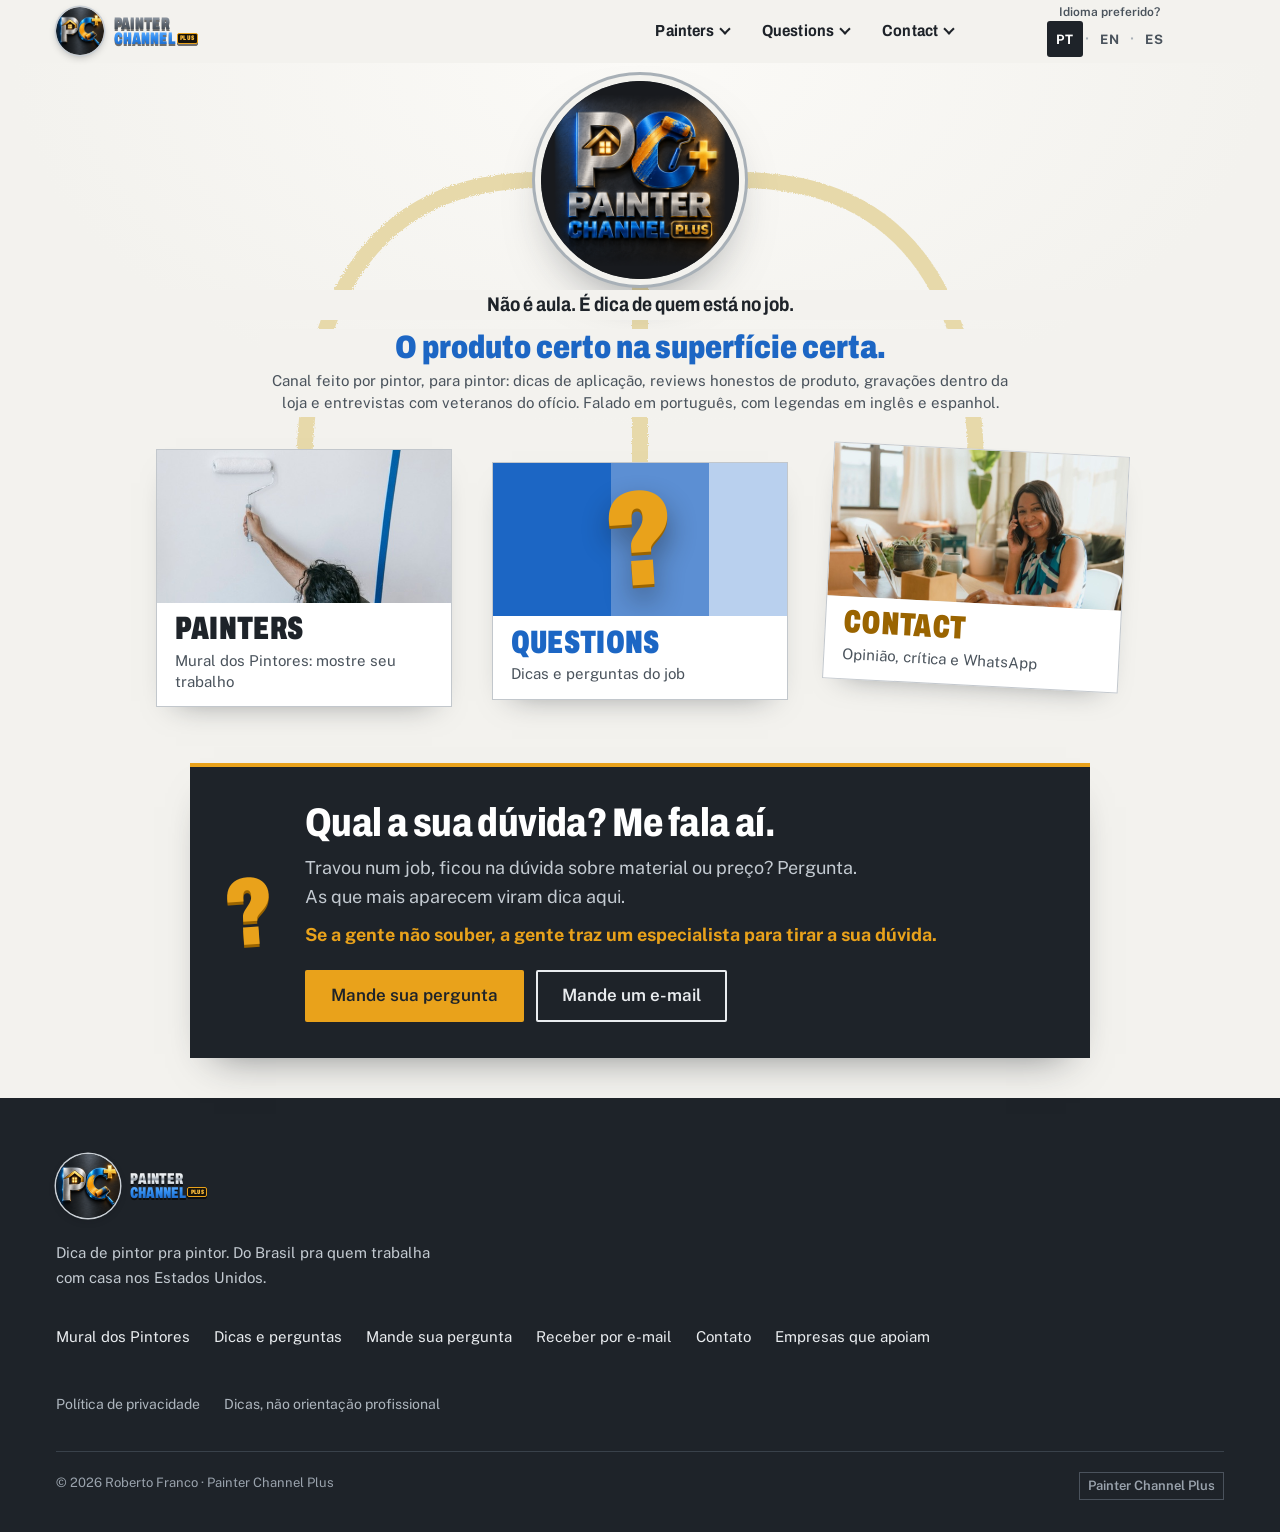
==== index.html @ bc0e9f74 "Bloco Qual a sua duvida: frase do especialista (pt/en/es) em destaque Co-Authored-By: Claude Opus 5." ====
<!doctype html>
<html lang="pt-BR">
<head>
<meta charset="utf-8">
<meta name="viewport" content="width=device-width, initial-scale=1">
<title>Painter Channel Plus · Não é aula. É dica de quem está no job.</title>
<meta name="description" content="Dica de pintor pra pintor, em português, pra quem trabalha com casa nos Estados Unidos. Mural dos Pintores, dicas e perguntas do job, e contato.">
<link rel="canonical" href="https://painterchannel.com/">
<meta property="og:url" content="https://painterchannel.com/">
<meta name="theme-color" content="#F3F2EE">
<meta property="og:type" content="website">
<meta property="og:locale" content="pt_BR">
<meta property="og:site_name" content="Painter Channel Plus">
<meta property="og:title" content="Painter Channel Plus · Não é aula. É dica de quem está no job.">
<meta property="og:description" content="Dica de pintor pra pintor, em português, pra quem trabalha com casa nos Estados Unidos. Mural dos Pintores, dicas e perguntas do job, e contato.">
<meta property="og:image" content="https://painterchannel.com/fotos/og-painter-channel-plus.jpg">
<meta property="og:image:width" content="1200">
<meta property="og:image:height" content="630">
<meta property="og:image:alt" content="Logo do Painter Channel Plus">
<meta name="twitter:card" content="summary_large_image">
<link rel="icon" href="assets/favicon-32.png" sizes="32x32">
<link rel="apple-touch-icon" href="assets/logo-apple-touch-180.png">
<link rel="preconnect" href="https://fonts.googleapis.com">
<link rel="preconnect" href="https://fonts.gstatic.com" crossorigin>
<link href="https://fonts.googleapis.com/css2?family=Archivo:wdth,wght@62..100,500..900&family=Public+Sans:wght@400..700&display=swap" rel="stylesheet">
<link rel="stylesheet" href="estilo.css">
</head>
<body data-i18n-pagina="index" class="abre">
<a class="pular" href="#conteudo" data-i18n="t.pular-para-o-conteudo">Pular para o conteúdo</a>
<header class="nav"><div class="wrap">
  <a class="lockup pq" href="index.html" aria-label="Painter Channel Plus, página inicial"><img class="lk-sim lk-circ" src="fotos/logo-pc-circulo-128.png" srcset="fotos/logo-pc-circulo-128.png 1x, fotos/logo-pc-circulo-192.png 1.5x" alt="" width="128" height="128"><span class="lk-txt" aria-hidden="true"><span class="lk-1">Painter</span><span class="lk-2">Channel<span class="lk-plus">Plus</span></span></span></a>
  <nav class="menu" aria-label="Principal" data-i18n-attr="aria-label:attr.principal"><ul class="menu-simples"><li><a href="mural.html">Painters</a></li><li><a href="dicas.html">Questions</a></li><li><a href="contato.html">Contact</a></li></ul></nav>
</div></header>
<main id="conteudo" class="portal">
  <div class="portal-in">
    <svg class="fitas" aria-hidden="true" focusable="false">
      <defs><filter id="borda-fita" filterUnits="userSpaceOnUse" x="-200" y="-200" width="4000" height="6000"><feTurbulence type="fractalNoise" baseFrequency="0.9" numOctaves="2" seed="7"/><feDisplacementMap in="SourceGraphic" scale="3.5"/></filter></defs>
      <g filter="url(#borda-fita)"><path class="fita-linha" d=""/><path class="fita-linha" d=""/><path class="fita-linha" d=""/></g>
    </svg>
    <div class="circulo"><h1 class="sr">Painter Channel Plus</h1><img class="logo-novo logo-ci" src="fotos/logo-painter-circulo-720.png" srcset="fotos/logo-painter-circulo-440.png 440w, fotos/logo-painter-circulo-720.png 720w" sizes="(min-width:900px) 360px, 72vw" width="720" height="720" alt="Painter Channel Plus" fetchpriority="high"></div>
    <p class="portal-frase" data-i18n="t.nao-e-aula-e-dica-de">Não é aula. É dica de quem está no job.</p>
    <div class="portal-mae"><p class="mae-titulo" data-i18n="t.o-produto-certo-na-superficie-certa">O produto certo na superfície certa.</p>
    <p class="mae-texto" data-i18n="t.canal-feito-por-pintor-para-pintor">Canal feito por pintor, para pintor: dicas de aplicação, reviews honestos de produto, gravações dentro da loja e entrevistas com veteranos do ofício. Falado em português, com legendas em inglês e espanhol.</p></div>
    <ul class="portas" aria-label="Escolha por onde entrar" data-i18n-attr="aria-label:attr.escolha-por-onde-entrar">
      <li class="porta p1"><a href="mural.html"><span class="porta-foto"><img src="fotos/portal-pintor-800.jpg" srcset="fotos/portal-pintor-800.jpg 533w, fotos/portal-pintor.jpg 1066w" sizes="(min-width:900px) 320px, 100vw" width="533" height="800" alt="" loading="lazy" decoding="async" style="object-position:50% 18%"></span>
<span class="porta-txt"><span class="porta-rot">Painters</span><span class="porta-pt" data-i18n="t.mural-dos-pintores-mostre-seu-trabalho">Mural dos Pintores: mostre seu trabalho</span></span></a></li>
      <li class="porta p2"><a href="dicas.html"><span class="porta-foto porta-q" aria-hidden="true"><span class="q-tons"><i></i><i></i><i></i></span><span class="q">?</span></span>
<span class="porta-txt"><span class="porta-rot">Questions</span><span class="porta-pt" data-i18n="t.dicas-e-perguntas-do-job">Dicas e perguntas do job</span></span></a></li>
      <li class="porta p3"><a href="contato.html"><span class="porta-foto"><img src="fotos/portal-contato-800.jpg" srcset="fotos/portal-contato-800.jpg 800w, fotos/portal-contato.jpg 1600w" sizes="(min-width:900px) 320px, 100vw" width="800" height="533" alt="" loading="lazy" decoding="async" style="object-position:68% 40%"></span>
<span class="porta-txt"><span class="porta-rot">Contact</span><span class="porta-pt" data-i18n="t.opiniao-critica-e-whatsapp">Opinião, crítica e WhatsApp</span></span></a></li>
    </ul>
    <section class="duvida" aria-labelledby="t-duvida"><div class="duvida-in">
  <span class="duvida-q" aria-hidden="true">?</span>
  <div><h2 id="t-duvida" data-i18n="t.qual-a-sua-duvida-me-fala">Qual a sua dúvida? Me fala aí.</h2><p data-i18n="t.travou-num-job-ficou-na-duvida">Travou num job, ficou na dúvida sobre material ou preço? Pergunta. As que mais aparecem viram dica aqui.</p><p class="duvida-esp" data-i18n="t.se-a-gente-nao-souber">Se a gente não souber, a gente traz um especialista para tirar a sua dúvida.</p>
  <div class="acoes"><a class="btn btn-ambar" href="dicas.html#pergunta" data-i18n="t.mande-sua-pergunta">Mande sua pergunta</a><a class="btn btn-linha js-email" href="contato.html#fale" data-i18n="t.mande-um-e-mail">Mande um e-mail</a></div></div>
</div></section>
  </div>
</main>
<footer><div class="wrap">
  <a class="lockup pq" href="index.html" aria-label="Painter Channel Plus, página inicial"><img class="lk-sim lk-circ" src="fotos/logo-pc-circulo-128.png" srcset="fotos/logo-pc-circulo-128.png 1x, fotos/logo-pc-circulo-192.png 1.5x" alt="" width="128" height="128"><span class="lk-txt" aria-hidden="true"><span class="lk-1">Painter</span><span class="lk-2">Channel<span class="lk-plus">Plus</span></span></span></a>
  <p style="margin-top:1rem;max-width:44ch" data-i18n="t.dica-de-pintor-pra-pintor-do">Dica de pintor pra pintor. Do Brasil pra quem trabalha com casa nos Estados Unidos.</p>
  <nav aria-label="Rodapé" data-i18n-attr="aria-label:attr.rodape"><a href="mural.html" data-i18n="t.mural-dos-pintores">Mural dos Pintores</a><a href="dicas.html" data-i18n="t.dicas-e-perguntas">Dicas e perguntas</a><a href="dicas.html#pergunta" data-i18n="t.mande-sua-pergunta">Mande sua pergunta</a><a href="contato.html#receber" data-i18n="t.receber-por-e-mail">Receber por e-mail</a><a href="contato.html#fale" data-i18n="t.contato">Contato</a><a href="apoio.html" data-i18n="t.empresas-que-apoiam">Empresas que apoiam</a></nav>
  <nav class="legal" aria-label="Avisos" data-i18n-attr="aria-label:attr.avisos"><a href="privacidade.html" data-i18n="t.politica-de-privacidade-2">Política de privacidade</a><a href="aviso.html" data-i18n="t.dicas-nao-orientacao-profissional">Dicas, não orientação profissional</a></nav>
  <!-- REDES DO CANAL: YouTube e Instagram ainda não existem. Quando existirem, ligar em site.js (objeto REDES) ou colocar os links aqui. -->
  <div class="fim"><span>© 2026 Roberto Franco · Painter Channel Plus</span><span class="selo">Painter Channel Plus</span></div>
</div></footer>
<script src="site.js" defer></script>
</body>
</html>
---- estilo.css ----
/* Painter Channel Plus · estilo do site */
:root{
  --primer:#F3F2EE; --grafite:#1E2329; --azul:#1C66C4; --ambar:#E9A21B; --prata:#A8B0B7; --fita:#E6D7A6;
  --azul-2:#5C8FD3; --azul-3:#B9D0EE;
  --texto-2:#4A535C;
  --pad:16px;
  --t-13:.8125rem; --t-15:.9375rem; --t-base:1.0625rem; --t-22:1.375rem; --t-28:1.75rem; --t-36:2.25rem; --t-48:3rem;
}
@media(min-width:760px){:root{--pad:32px;--t-base:1.125rem}}
@media(min-width:1200px){:root{--pad:56px}}
*,*::before,*::after{box-sizing:border-box}
html{-webkit-text-size-adjust:100%;scroll-behavior:smooth;scroll-padding-top:72px}
body{margin:0;background:var(--primer);color:var(--grafite);font:400 var(--t-base)/1.65 "Public Sans",system-ui,sans-serif;overflow-x:hidden}
img{display:block;max-width:100%;height:auto}
a{color:var(--azul);text-underline-offset:3px}
h1,h2,h3{margin:0;font-family:Archivo,system-ui,sans-serif;font-weight:800;letter-spacing:-.015em}
p{margin:0}
:focus-visible{outline:3px solid var(--azul);outline-offset:3px}
.sr{position:absolute!important;width:1px;height:1px;overflow:hidden;clip:rect(0 0 0 0);white-space:nowrap}
.wrap{max-width:1320px;margin:0 auto;padding:0 var(--pad)}
.medida{max-width:60ch}


/* navegação fixa discreta */
.nav{position:sticky;top:0;z-index:50;background:rgba(243,242,238,.92);backdrop-filter:saturate(1.4) blur(10px);-webkit-backdrop-filter:saturate(1.4) blur(10px);
  border-bottom:1px solid rgba(168,176,183,.45);transition:transform .3s ease}
.nav .wrap{display:flex;align-items:center;justify-content:space-between;gap:1rem;min-height:60px}
.marca{display:flex;align-items:center;gap:.55rem;text-decoration:none;color:var(--grafite);flex:none}
.marca img{width:34px;height:34px;object-fit:cover;border-radius:50%}
.marca span{font:800 1.0625rem/1 Archivo,sans-serif;font-variation-settings:"wdth" 80;letter-spacing:-.01em}

/* botões */
.btn{display:inline-flex;align-items:center;justify-content:center;gap:.6rem;min-height:52px;padding:.85rem 1.5rem;border-radius:2px;
  font:600 1.0625rem/1.2 "Public Sans",sans-serif;text-decoration:none;border:2px solid transparent;cursor:pointer;transition:background-color .15s,color .15s,border-color .15s}
.btn-azul{background:var(--azul);color:#fff}
.btn-azul:hover{background:#1553A3}
.btn-linha{border-color:var(--grafite);color:var(--grafite);background:transparent}
.btn-linha:hover{background:var(--grafite);color:var(--primer)}
.btn-wa{background:#1F8F4E;color:#fff}
.btn-wa:hover{background:#18763F}
.btn-wa svg{width:22px;height:22px;flex:none}
.acoes{display:flex;flex-wrap:wrap;gap:.75rem;margin-top:2rem}
@media(max-width:519px){.acoes .btn{flex:1 1 100%}}

/* topo */
.topo{display:grid;grid-template-columns:1fr;background:var(--primer)}
.topo-foto{position:relative;margin:0;height:62svh;min-height:380px;overflow:hidden}
.topo-foto img{width:100%;height:100%;object-fit:cover}
.topo-texto{padding:2rem var(--pad) 3rem}
.topo h1{font-size:clamp(2.75rem,10.5vw,5.5rem);line-height:.94;font-variation-settings:"wdth" 78;max-width:11ch}
.topo h1 .linha2{display:block;font-weight:700;font-variation-settings:"wdth" 90;font-size:.56em;line-height:1.05;margin-top:.35em;color:var(--texto-2);max-width:18ch}
.topo .lede{margin-top:1.5rem;font-size:clamp(1.0625rem,1.6vw,1.25rem);color:var(--texto-2);max-width:44ch}
@media(min-width:960px){
  .topo{grid-template-columns:minmax(0,5fr) minmax(0,6fr);min-height:calc(100svh - 96px)}
  .topo-texto{order:-1;align-self:center;padding:4rem var(--pad) 4rem max(var(--pad),calc((100vw - 1320px)/2 + var(--pad)))}
  .topo-foto{height:auto;min-height:620px}
}

/* fita crepe: etiqueta com a dica sobre a foto */
.fita{position:absolute;z-index:2;background:var(--fita);color:var(--grafite);font:600 var(--t-15)/1.25 Archivo,sans-serif;font-variation-settings:"wdth" 100;
  padding:.45rem .8rem .5rem;box-shadow:0 1px 0 rgba(30,35,41,.12);transform:rotate(-1.5deg);
  clip-path:polygon(0 0,100% 0,98.5% 25%,100% 50%,98.5% 75%,100% 100%,0 100%,1.5% 75%,0 50%,1.5% 25%)}
.topo-foto .fita{left:var(--pad);bottom:1.5rem;max-width:min(80%,26ch)}

/* animação única de abertura */
@media (prefers-reduced-motion:no-preference){
  .abre .topo-foto img{animation:puxa-fita .95s cubic-bezier(.7,0,.2,1) both}
  .abre .topo-foto .fita{animation:sobe .5s .85s ease-out both}
  .abre .topo-texto > *{animation:sobe .6s ease-out both}
  .abre .topo-texto > :nth-child(1){animation-delay:.35s}
  .abre .topo-texto > :nth-child(2){animation-delay:.48s}
  .abre .topo-texto > :nth-child(3){animation-delay:.6s}
  @keyframes puxa-fita{from{clip-path:inset(0 100% 0 0)}to{clip-path:inset(0 0 0 0)}}
  @keyframes sobe{from{opacity:0;transform:translateY(14px)}to{opacity:1;transform:none}}
}
@media (prefers-reduced-motion:reduce){*{animation:none!important;transition:none!important;scroll-behavior:auto!important}}

/* cartela: três tons, uma frase em cada (não é sequência) */
.cartela{display:grid;grid-template-columns:1fr}
.cartela div{padding:2rem var(--pad) 2.25rem}
.cartela h2{font-size:var(--t-28);line-height:1.05;font-variation-settings:"wdth" 82}
.cartela p{margin-top:.6rem;max-width:36ch}
.cartela .t1{background:var(--azul);color:#fff}
.cartela .t2{background:var(--azul-2);color:var(--grafite)}
.cartela .t3{background:var(--azul-3);color:var(--grafite)}
.cartela .t2 p{color:#14202E}
@media(min-width:900px){.cartela{grid-template-columns:repeat(3,1fr)}.cartela div{padding:3rem var(--pad) 3.25rem}}

/* seções */
.secao{padding:4.5rem 0}
@media(min-width:900px){.secao{padding:7rem 0}}
.secao-cab h2{font-size:clamp(2.25rem,6vw,4rem);line-height:.98;font-variation-settings:"wdth" 80}
.secao-cab p{margin-top:1rem;color:var(--texto-2);font-size:clamp(1.0625rem,1.6vw,1.25rem)}

/* leque: lâminas de cor que levam à categoria */
.leque{display:flex;gap:10px;margin:2.5rem calc(var(--pad) * -1) 0;padding:0 var(--pad) .5rem;overflow-x:auto;scrollbar-width:none;list-style:none}
.leque::-webkit-scrollbar{display:none}
.leque a{flex:none;display:block;width:132px;text-decoration:none;color:var(--grafite);background:#fff;border:1px solid rgba(168,176,183,.6);padding:6px 6px 10px;transition:transform .2s}
.leque a:hover{transform:translateY(-4px)}
.leque i{display:block;height:64px;margin-bottom:.55rem}
.leque b{display:block;font:700 var(--t-15)/1.2 Archivo,sans-serif;font-variation-settings:"wdth" 90;padding:0 4px}
.leque small{display:block;font-size:var(--t-13);color:var(--texto-2);padding:0 4px}

/* galeria editorial */
.cat{margin-top:4.5rem}
.cat-cab{display:flex;align-items:baseline;gap:1rem;margin-bottom:1.25rem}
.cat-cab h3{font-size:clamp(1.75rem,3.6vw,2.5rem);line-height:1;font-variation-settings:"wdth" 82}
.cat-cab i{width:28px;height:28px;flex:none;align-self:center}
.edit{display:grid;grid-template-columns:1fr;gap:2rem 24px}
.edit figure{margin:0}
.edit .abrir{position:relative;display:block;width:100%;padding:0;border:0;background:#DAD8D2;cursor:zoom-in;overflow:hidden}
.edit .abrir img{width:100%;aspect-ratio:4/5;object-fit:cover;transition:transform .5s ease}
.edit .abrir:hover img{transform:scale(1.02)}
.edit .abrir .fita{left:12px;top:14px}
.edit figcaption{margin-top:.8rem;font-size:var(--t-base);color:var(--texto-2);max-width:42ch}
@media(min-width:760px){
  .edit{grid-template-columns:repeat(12,1fr)}
  .edit .g{grid-column:span 7;grid-row:span 2}
  .edit .g .abrir img{aspect-ratio:auto;height:100%;min-height:640px}
  .edit .g .abrir{height:calc(100% - 4.5rem)}
  .edit .p{grid-column:span 5}
  .edit .p .abrir img{aspect-ratio:3/2}
  .edit.dir .g{grid-column:6 / span 7;grid-row:1 / span 2}
  .edit.dir .p{grid-column:1 / span 5}
  .edit .m{grid-column:span 6}
  .edit .m .abrir img{aspect-ratio:4/3}
}
.falta{display:grid;place-items:center;text-align:center;aspect-ratio:3/2;border:2px dashed var(--prata);background:repeating-linear-gradient(135deg,rgba(168,176,183,.12) 0 10px,transparent 10px 20px);padding:1.5rem}
.falta b{font:700 var(--t-22)/1.1 Archivo,sans-serif;font-variation-settings:"wdth" 86}
.falta span{display:block;margin-top:.35rem;font-size:var(--t-15);color:var(--texto-2)}

/* antes e depois com alça deslizante */
.ad-lista{display:grid;grid-template-columns:1fr;gap:3rem;margin-top:2.5rem}
@media(min-width:900px){.ad-lista{grid-template-columns:1fr 1fr;gap:32px}}
.comp{position:relative;margin:0;overflow:hidden;background:#DAD8D2;aspect-ratio:3/4;--pos:50%}
.comp img{position:absolute;inset:0;width:100%;height:100%;object-fit:cover}
.comp .depois{clip-path:inset(0 0 0 var(--pos))}
.comp .linha{position:absolute;top:0;bottom:0;left:var(--pos);width:3px;margin-left:-1.5px;background:var(--ambar);pointer-events:none}
.comp .linha::after{content:"";position:absolute;top:50%;left:50%;width:44px;height:44px;margin:-22px 0 0 -22px;border-radius:50%;background:var(--ambar);
  box-shadow:0 2px 10px rgba(0,0,0,.25);
  background-image:linear-gradient(90deg,transparent 13px,var(--grafite) 13px 15px,transparent 15px 29px,var(--grafite) 29px 31px,transparent 31px)}
.comp .rot{position:absolute;top:14px;z-index:2;background:var(--fita);font:600 var(--t-15)/1 Archivo,sans-serif;padding:.4rem .65rem;pointer-events:none}
.comp .rot-a{left:14px}.comp .rot-d{right:14px}
.comp input{position:absolute;inset:0;width:100%;height:100%;margin:0;opacity:0;cursor:ew-resize;z-index:3}
.comp:has(input:focus-visible){outline:3px solid var(--azul);outline-offset:3px}
.ad-item figcaption,.ad-item p{margin-top:.9rem;color:var(--texto-2);max-width:48ch}
.ad-item h3{font-size:var(--t-28);font-variation-settings:"wdth" 84;margin-top:1.1rem}

/* Mural (faixa Grafite) */
.mural{background:var(--grafite);color:#E9ECEF}
.mural .secao-cab p{color:#C3CAD1}
.mural .secao-cab h2{color:#fff}
.presos{display:grid;grid-template-columns:1fr;gap:3rem;margin-top:3rem;list-style:none;padding:0}
@media(min-width:760px){.presos{grid-template-columns:repeat(3,1fr);gap:32px}.presos li:nth-child(2){margin-top:4rem}.presos li:nth-child(3){margin-top:1.5rem}}
.presos figure{margin:0;position:relative}
.presos img{width:100%;aspect-ratio:4/5;object-fit:cover}
.presos .fita{top:-12px;left:50%;transform:translateX(-50%) rotate(-2deg)}
.presos h3{font-size:var(--t-22);font-variation-settings:"wdth" 86;margin-top:1rem;color:#fff}
.presos .onde{font-size:var(--t-15);color:#AEB6BE}
.presos p{margin-top:.5rem;color:#D3D8DD;font-size:var(--t-base)}
.presos a{display:inline-flex;min-height:44px;align-items:center;color:#9CC2F2;font-weight:600}
.mural .btn-linha{border-color:#E9ECEF;color:#E9ECEF}
.mural .btn-linha:hover{background:#E9ECEF;color:var(--grafite)}
.mural :focus-visible{outline-color:#9CC2F2}

/* formulários (só visual nesta etapa) */
.fale{display:grid;grid-template-columns:1fr;gap:3rem;margin-top:2.5rem}
@media(min-width:900px){.fale{grid-template-columns:minmax(0,7fr) minmax(0,5fr);gap:64px}}
.campo{display:flex;flex-direction:column;gap:.4rem;margin-bottom:1.35rem}
.campo label,.campo legend,.campo .rotulo{font-weight:600;font-size:var(--t-15)}
.campo small{font-size:var(--t-13);color:var(--texto-2)}
.campo input[type=text],.campo input[type=email],.campo input[type=url],.campo input[type=tel],.campo textarea{
  width:100%;font:inherit;font-size:1rem;color:var(--grafite);background:#fff;border:1px solid var(--prata);border-radius:2px;padding:.8rem .9rem;min-height:50px}
.campo textarea{min-height:140px;resize:vertical}
.campo input:focus,.campo textarea:focus{border-color:var(--azul);outline:2px solid rgba(28,102,196,.25);outline-offset:0}
.par{display:grid;grid-template-columns:1fr;gap:0 20px}
@media(min-width:560px){.par{grid-template-columns:1fr 1fr}}
fieldset.campo{border:0;padding:0;margin:0 0 1.35rem}
.tipos{display:flex;flex-wrap:wrap;gap:.5rem;margin-top:.2rem}
.tipos label{display:flex;align-items:center;gap:.5rem;min-height:46px;padding:.5rem 1rem;border:1px solid var(--prata);background:#fff;cursor:pointer;font-weight:500}
.tipos label:has(input:checked){border-color:var(--azul);box-shadow:inset 0 0 0 1px var(--azul)}
.tipos input,.aceite input{accent-color:var(--azul);width:18px;height:18px}
.envio{border:2px dashed var(--prata);background:#fff;padding:1.5rem;text-align:center;color:var(--texto-2)}
.envio b{display:block;color:var(--grafite)}
.aceite{display:flex;gap:.7rem;align-items:flex-start;margin:.25rem 0 1.5rem;font-size:var(--t-15)}
.aceite input{margin-top:.2rem;flex:none}
.lado h3{font-size:var(--t-28);font-variation-settings:"wdth" 84}
.lado p{margin-top:.6rem;color:var(--texto-2)}
.regras{margin:1.25rem 0 0;padding:0;list-style:none;border-top:2px solid var(--grafite)}
.regras li{padding:.95rem 0;border-bottom:1px solid rgba(168,176,183,.6)}

/* rodapé */
footer{background:var(--grafite);color:#C3CAD1;padding:3.5rem 0 2rem;font-size:var(--t-15)}
footer .marca{color:#fff}
footer nav{display:flex;flex-wrap:wrap;gap:.25rem 1.5rem;margin:1.5rem 0}
footer nav a{color:#E9ECEF;text-decoration:none;min-height:44px;display:inline-flex;align-items:center}
footer nav a:hover{text-decoration:underline}
footer :focus-visible{outline-color:#9CC2F2}
.fim{display:flex;flex-wrap:wrap;justify-content:space-between;gap:.75rem;border-top:1px solid #39414A;padding-top:1.25rem;font-size:var(--t-13);color:#9AA3AD}
.selo{border:1px solid #4A525C;padding:.15rem .5rem;font-weight:600}

/* lightbox */
dialog.caixa{width:100vw;height:100svh;max-width:none;max-height:none;margin:0;padding:0;border:0;background:rgba(18,21,25,.96);color:#fff}
dialog.caixa::backdrop{background:rgba(18,21,25,.96)}
.caixa-in{display:grid;grid-template-rows:auto 1fr auto;height:100%;padding:12px var(--pad) 20px;gap:12px}
.caixa-top{display:flex;justify-content:space-between;align-items:center;font-size:var(--t-15);color:#C3CAD1}
.caixa figure{margin:0;min-height:0;display:grid;place-items:center}
.caixa figure img{max-width:100%;max-height:calc(100svh - 190px);width:auto;height:auto;object-fit:contain}
.caixa figcaption{max-width:60ch;margin:0 auto;text-align:center;color:#E9ECEF}
.caixa-ctl{display:flex;justify-content:center;gap:12px}
.caixa button{min-width:48px;min-height:48px;border:1px solid #5A636D;background:transparent;color:#fff;font:600 1rem "Public Sans",sans-serif;padding:0 1rem;cursor:pointer;border-radius:2px}
.caixa button:hover{background:#2C333B}
.caixa :focus-visible{outline-color:#9CC2F2}
.nav nav{min-width:0}
@media(max-width:419px){.marca span{font-size:.9375rem}}
.marca .plus{display:inline-block;margin-left:3px;padding:1px 5px 2px;background:var(--ambar);color:var(--grafite);font:800 .625rem/1 Archivo,sans-serif;letter-spacing:.08em;vertical-align:.25em;border-radius:2px}
.marca img{object-fit:cover;object-position:30% 50%}
.edit.tres .m{grid-column:auto}
@media(min-width:760px){.edit.tres{grid-template-columns:repeat(3,1fr)}.edit.tres .m .abrir img{aspect-ratio:4/5}.edit.tres .falta{aspect-ratio:4/5}}
@media(max-width:759px){.edit .p .abrir img,.edit .m .abrir img{aspect-ratio:4/3}.presos img{aspect-ratio:4/3}}
.leque a{width:150px}
.caixa figure{display:flex;flex-direction:column;align-items:center;justify-content:center;gap:14px;overflow:hidden}
.caixa figure img{max-height:calc(100svh - 240px)}
h1,h2,.topo h1 .linha2{text-wrap:balance}

/* ===== Lockup Painter Channel Plus (texto real, troca fácil quando o logo oficial chegar) ===== */
.lockup{display:inline-flex;flex-direction:column;align-items:center;gap:.35rem;text-decoration:none;color:inherit}
.lk-sim{display:block;height:auto;filter:drop-shadow(0 10px 18px rgba(0,0,0,.35))}
.lk-txt{display:flex;flex-direction:column;align-items:center;font-family:Archivo,system-ui,sans-serif;font-weight:900;font-variation-settings:"wdth" 64;
  text-transform:uppercase;letter-spacing:.01em;line-height:.9}
.lk-1,.lk-2{display:block;-webkit-background-clip:text;background-clip:text;color:transparent;-webkit-text-fill-color:transparent;filter:drop-shadow(0 2px 0 rgba(0,0,0,.55))}
.lk-1{background-image:linear-gradient(180deg,#FFFFFF 0%,#DDE2E7 36%,#8F98A2 52%,#E6EAEE 68%,#AEB6BF 100%)}
.lk-2{background-image:linear-gradient(180deg,#5FAEFF 0%,#2F8BF0 45%,#1C66C4 100%);white-space:nowrap}
.lk-plus{display:inline-block;margin-left:.28em;padding:.14em .34em .12em;font-size:.4em;letter-spacing:.06em;vertical-align:.55em;line-height:1;
  -webkit-text-fill-color:#F7B93B;color:#F7B93B;background:#17130A;border:2px solid #E9A21B;border-radius:5px;filter:none;
  box-shadow:0 0 0 1px rgba(0,0,0,.4),0 0 14px rgba(233,162,27,.35)}

.lockup.gr .lk-sim{width:220px}
.lockup.gr .lk-txt{font-size:2.6rem}
.lockup.md .lk-sim{width:180px}
.lockup.md .lk-txt{font-size:2.1rem}
@media(min-width:960px){
  .lockup.gr .lk-sim{width:300px}
  .lockup.gr .lk-txt{font-size:3.55rem}
  .lockup.md .lk-sim{width:230px}
  .lockup.md .lk-txt{font-size:2.7rem}
}
/* pequeno: placa escura na navegação e no rodapé */
.lockup.pq{flex-direction:row;gap:.45rem;background:#1E2329;padding:3px 10px 3px 4px;border-radius:3px;flex:none}
.lockup.pq .lk-sim{width:46px;filter:none}
.lockup.pq .lk-txt{font-size:.98rem;align-items:flex-start}
.lockup.pq .lk-plus{border-width:1px;border-radius:2px;box-shadow:none}
footer .lockup.pq{background:#2A3037}

/* ===== Topo novo: placa com o logo + título + foto ===== */
.topo{display:grid;grid-template-columns:1fr;grid-template-areas:"placa" "titulo" "foto" "resto";min-height:0}
.topo-placa{grid-area:placa;display:flex;justify-content:center;align-items:center;padding:18px var(--pad) 20px;
  background:radial-gradient(120% 95% at 38% 32%,#3C424A 0%,#262A30 52%,#17191D 100%)}
.topo-titulo{grid-area:titulo;padding:1.5rem var(--pad) 1.25rem}
.topo-titulo h1{font-size:clamp(2.4rem,9vw,3.4rem);line-height:.95;font-variation-settings:"wdth" 78;max-width:none}
.topo-titulo h1 .linha2{display:block;font-weight:700;font-variation-settings:"wdth" 90;font-size:.6em;line-height:1.05;margin-top:.3em;color:var(--texto-2)}
.topo .topo-foto{grid-area:foto;height:52svh;min-height:300px}
.topo-resto{grid-area:resto;padding:1.5rem var(--pad) 3rem}
.topo-resto .lede{margin:0;font-size:clamp(1.0625rem,1.5vw,1.1875rem);color:var(--texto-2);max-width:46ch}
.topo-resto .acoes{margin-top:1.5rem}
@media(min-width:960px){
  .topo{grid-template-columns:minmax(0,48fr) minmax(0,52fr);grid-template-areas:"placa foto" "titulo foto" "resto foto";grid-template-rows:auto auto 1fr;
    min-height:calc(100svh - 61px)}
  .topo-placa{padding:22px var(--pad) 24px max(var(--pad),calc((100vw - 1320px)/2 + var(--pad)));justify-content:flex-start}
  .topo-titulo{padding:1.6rem var(--pad) .9rem max(var(--pad),calc((100vw - 1320px)/2 + var(--pad)))}
  .topo-resto{padding:0 var(--pad) 2rem max(var(--pad),calc((100vw - 1320px)/2 + var(--pad)))}
  .topo .topo-foto{height:auto;min-height:0}
  .topo-titulo h1{font-size:clamp(2.4rem,3.6vw,3.25rem)}
}
@media (prefers-reduced-motion:no-preference){
  .abre .topo-placa .lk-sim{animation:surge .8s cubic-bezier(.2,.7,.2,1) .1s both}
  .abre .topo-placa .lk-txt{animation:sobe .6s ease-out .45s both}
  .abre .topo-titulo{animation:sobe .6s ease-out .6s both}
  .abre .topo-resto{animation:sobe .6s ease-out .72s both}
  @keyframes surge{from{opacity:0;transform:scale(.94)}to{opacity:1;transform:none}}
}
.topo-titulo h1 .linha2{max-width:none}
@media(min-width:960px){.topo .topo-foto{position:relative}.topo .topo-foto img{position:absolute;inset:0;width:100%;height:100%}}

/* formulários de verdade (FormSubmit) */
.pote{position:absolute!important;left:-9999px;width:1px;height:1px;overflow:hidden}
.campo select{width:100%;font:inherit;font-size:1rem;color:var(--grafite);background:#fff;border:1px solid var(--prata);border-radius:2px;padding:.8rem .9rem;min-height:50px}
.campo select:focus{border-color:var(--azul);outline:2px solid rgba(28,102,196,.25);outline-offset:0}
.campo input[type=file]{font:inherit;font-size:1rem;background:#fff;border:2px dashed var(--prata);padding:1rem;width:100%;cursor:pointer}
.campo input[type=file]::file-selector-button{font:600 .9375rem "Public Sans",sans-serif;background:var(--grafite);color:#fff;border:0;padding:.6rem 1rem;margin-right:.9rem;border-radius:2px;cursor:pointer}
.erro{color:#B42318;font-size:var(--t-15);font-weight:600;min-height:0}
.erro:empty{display:none}
.campo.invalido input:not([type=checkbox]):not([type=radio]),.campo.invalido textarea,.campo.invalido select{border-color:#B42318;box-shadow:inset 0 0 0 1px #B42318}
.contador{align-self:flex-end}
.contador.perto{color:#8A5A00;font-weight:600}
.campo .aceite{margin:0}
.pular{position:absolute;left:-9999px;top:0;z-index:100;background:var(--grafite);color:#fff;padding:.75rem 1rem}
.pular:focus{left:12px;top:12px}
.receber{background:#E7ECF3;border-top:1px solid rgba(168,176,183,.5);border-bottom:1px solid rgba(168,176,183,.5)}
.rec-grade{display:grid;grid-template-columns:1fr;gap:2rem}
@media(min-width:900px){.rec-grade{grid-template-columns:minmax(0,6fr) minmax(0,5fr);gap:64px;align-items:start}}
.obrigado{padding:3rem 0 5rem;text-align:center}
.obrigado .ob-placa{display:inline-flex;padding:24px 40px;margin-bottom:2rem}
.obrigado h1{font-size:clamp(2.5rem,7vw,4rem);line-height:1;font-variation-settings:"wdth" 78}
.obrigado p{max-width:52ch;margin:1.1rem auto 0;color:var(--texto-2);font-size:clamp(1.0625rem,1.6vw,1.25rem)}
.obrigado .acoes{justify-content:center}
.presos .lk-ex{display:inline-flex;min-height:44px;align-items:center;color:#9CC2F2;font-weight:600;text-decoration:underline;text-underline-offset:3px}

/* ===== Portal (desenho do Roberto: círculo com o logo e três portas) ===== */
.portal{padding:2.5rem 0 4.5rem;background:radial-gradient(70% 50% at 50% 0%,#FBFAF7 0%,var(--primer) 70%)}
.portal-in{position:relative;max-width:1080px;margin:0 auto;padding:0 var(--pad)}
.fitas{position:absolute;inset:0;width:100%;height:100%;pointer-events:none;z-index:0;overflow:visible}
.fita-linha{fill:none;stroke:var(--fita);stroke-width:16;stroke-linecap:butt;opacity:.95}
.circulo{position:relative;z-index:1;width:min(300px,78vw);aspect-ratio:1;margin:0 auto;border-radius:50%;display:grid;place-items:center;
  background:radial-gradient(70% 70% at 42% 34%,#3C424A 0%,#262A30 55%,#16191D 100%);
  box-shadow:0 0 0 6px var(--primer),0 0 0 9px var(--prata),0 24px 50px -18px rgba(30,35,41,.55)}
.lockup.ci .lk-sim{width:58%;max-width:250px;margin:0 auto}
.lockup.ci{width:100%}
.lockup.ci .lk-txt{font-size:clamp(1.75rem,7.6vw,2.3rem)}
.portal-frase{position:relative;z-index:1;text-align:center;margin:1.6rem auto 0;max-width:22ch;font:700 clamp(1.25rem,4.6vw,1.625rem)/1.2 Archivo,sans-serif;font-variation-settings:"wdth" 84;color:var(--grafite);
  background:var(--primer);padding:.2rem .6rem}
.portas{position:relative;z-index:1;list-style:none;margin:3rem auto 0;padding:0;display:grid;grid-template-columns:1fr;gap:2rem;max-width:420px}
.porta a{display:block;text-decoration:none;color:var(--grafite);background:#fff;border:1px solid rgba(168,176,183,.7);
  box-shadow:0 14px 30px -20px rgba(30,35,41,.5);transition:transform .2s ease,box-shadow .2s ease}
.porta a:hover{transform:translateY(-4px);box-shadow:0 22px 40px -22px rgba(30,35,41,.6)}
.porta a:focus-visible{outline:3px solid var(--azul);outline-offset:4px}
.porta-foto{display:block;overflow:hidden;background:#DAD8D2}
.porta-foto img{width:100%;aspect-ratio:16/9;object-fit:cover}
.porta-txt{display:block;padding:1rem 1.15rem 1.25rem}
.porta-rot{display:block;font:900 clamp(2rem,8vw,2.5rem)/.95 Archivo,sans-serif;font-variation-settings:"wdth" 66;text-transform:uppercase;letter-spacing:.01em}
.porta-pt{display:block;margin-top:.45rem;font-size:1rem;line-height:1.4;color:var(--texto-2)}
.porta.p1 .porta-rot{color:var(--grafite)}
.porta.p2 .porta-rot{color:var(--azul)}
.porta.p3 .porta-rot{color:#9A6400}
.porta.p3 a{transform:rotate(3deg)}
.porta.p3 a:hover{transform:rotate(3deg) translateY(-4px)}
@media(min-width:900px){
  .portal{padding:3rem 0 6rem}
  .circulo{width:400px}
  .lockup.ci .lk-sim{width:62%}
  .lockup.ci .lk-txt{font-size:2.9rem}
  .portas{grid-template-columns:repeat(3,1fr);gap:48px;max-width:none;margin-top:6.5rem;align-items:start}
  .porta.p2{margin-top:2.25rem}
  .porta-txt{padding:1.1rem 1.3rem 1.4rem}
}
/* uma animação na abertura: as fitas são puxadas e as portas aparecem */
.portal.anima .porta{opacity:0;transform:translateY(14px)}
.portal.anima .circulo,.portal.anima .portal-frase{opacity:0}
.portal.anima.vai .circulo{opacity:1;transition:opacity .5s ease}
.portal.anima.vai .portal-frase{opacity:1;transition:opacity .5s ease .25s}
.portal.anima.vai .porta{opacity:1;transform:none;transition:opacity .45s ease,transform .45s ease}
.portal.anima.vai .p1{transition-delay:1.05s}.portal.anima.vai .p2{transition-delay:1.2s}.portal.anima.vai .p3{transition-delay:1.35s}
.portal.anima.vai .fita-linha{transition:stroke-dashoffset .8s cubic-bezier(.6,0,.2,1) .45s}

/* cabeçalho das páginas internas e perguntas frequentes */
.cab-pagina{padding:3rem 0 2.5rem;border-bottom:1px solid rgba(168,176,183,.5)}
.cab-pagina h1{font-size:clamp(2.5rem,7vw,4.25rem);line-height:.98;font-variation-settings:"wdth" 78}
.cab-pagina p{margin-top:1rem;color:var(--texto-2);font-size:clamp(1.0625rem,1.6vw,1.25rem)}
.faq{max-width:820px;margin-top:2rem;border-top:2px solid var(--grafite)}
.faq details{border-bottom:1px solid rgba(168,176,183,.6)}
.faq summary{cursor:pointer;list-style:none;position:relative;padding:1.15rem 2.75rem 1.15rem 0;font:700 1.25rem/1.25 Archivo,sans-serif;font-variation-settings:"wdth" 86;min-height:48px}
.faq summary::-webkit-details-marker{display:none}
.faq summary::after{content:"+";position:absolute;right:.4rem;top:.8rem;font-size:1.75rem;font-weight:400;color:var(--azul)}
.faq details[open] summary::after{content:"−"}
.faq details p{margin:0 0 1.2rem;color:var(--texto-2);max-width:64ch}
.secao-dicas{padding-top:4rem}
@media(max-width:419px){.nav .lockup.pq .lk-txt{display:none}.nav .lockup.pq{padding:3px 4px}}

/* ===== Menu com submenus (montado pelo site.js) ===== */
header.nav{position:sticky;top:0;z-index:60;background:transparent;border-bottom:1px solid transparent;backdrop-filter:none;-webkit-backdrop-filter:none;transition:background-color .25s,border-color .25s,box-shadow .25s}
header.nav.rolou,header.nav.menu-aberto{background:rgba(243,242,238,.94);backdrop-filter:saturate(1.4) blur(10px);-webkit-backdrop-filter:saturate(1.4) blur(10px);border-bottom-color:rgba(168,176,183,.5);box-shadow:0 6px 18px -14px rgba(30,35,41,.5)}
.nav .wrap{display:flex;align-items:center;justify-content:space-between;gap:1rem;min-height:62px;flex-wrap:nowrap}
.nav .menu{margin-left:auto;flex:0 0 auto;min-width:0;position:static}
.menu-simples,.menu-lista,.sub{list-style:none;margin:0;padding:0}
.menu-simples{display:flex;gap:1.25rem}
.menu-simples a{display:flex;align-items:center;min-height:44px;color:var(--grafite);font-weight:600;text-decoration:none}
.hamb{display:none}
.menu-lista{display:flex;align-items:center;gap:.35rem}
.grupo{position:relative}
.grupo-btn{display:flex;align-items:center;gap:.45rem;min-height:44px;padding:.45rem .85rem;border:0;border-radius:3px;background:transparent;color:var(--grafite);
  font:700 1rem/1 Archivo,sans-serif;font-variation-settings:"wdth" 88;letter-spacing:.01em;cursor:pointer}
.grupo-btn:hover,.grupo.aberto .grupo-btn{background:rgba(30,35,41,.07)}
.grupo.atual .grupo-btn{box-shadow:inset 0 -2px 0 var(--azul)}
.seta{width:8px;height:8px;border-right:2px solid currentColor;border-bottom:2px solid currentColor;transform:translateY(-2px) rotate(45deg);transition:transform .2s}
.grupo.aberto .seta{transform:translateY(1px) rotate(-135deg)}
.sub{position:absolute;right:0;top:calc(100% + 8px);min-width:250px;background:#fff;border:1px solid rgba(168,176,183,.6);border-top:3px solid var(--azul);
  box-shadow:0 20px 40px -18px rgba(30,35,41,.45);padding:.4rem;display:none}
.grupo:first-child .sub{right:auto;left:0}
.grupo.aberto .sub{display:block}
.sub::before{content:"";position:absolute;left:0;right:0;top:-12px;height:12px}
.sub a{display:block;padding:.6rem .8rem;border-radius:2px;color:var(--grafite);text-decoration:none;font-weight:600;font-size:.9375rem;line-height:1.3}
.sub a small{display:block;font-weight:400;font-size:.8125rem;color:var(--texto-2);margin-top:.15rem}
.sub a:hover,.sub a:focus-visible{background:#EEF3FA;color:var(--azul)}
.sub li.forte{border-top:1px solid rgba(168,176,183,.45)}
.sub li.forte + li.forte{border-top:0}
.sub li.externo a{color:#17703F}
@media(max-width:899px){
  .hamb{display:inline-flex;align-items:center;gap:.5rem;min-height:44px;padding:.4rem .75rem;border:1px solid rgba(30,35,41,.25);border-radius:3px;background:#fff;color:var(--grafite);font:700 .9375rem/1 "Public Sans",sans-serif;cursor:pointer}
  .hamb-ic{display:grid;gap:4px;width:18px}.hamb-ic i{display:block;height:2px;background:currentColor;transition:transform .2s,opacity .2s}
  .menu-aberto .hamb-ic i:nth-child(1){transform:translateY(6px) rotate(45deg)}
  .menu-aberto .hamb-ic i:nth-child(2){opacity:0}
  .menu-aberto .hamb-ic i:nth-child(3){transform:translateY(-6px) rotate(-45deg)}
  .menu-lista{display:none;position:absolute;left:0;right:0;top:100%;flex-direction:column;align-items:stretch;gap:0;background:var(--primer);
    border-bottom:1px solid rgba(168,176,183,.6);box-shadow:0 18px 30px -20px rgba(30,35,41,.5);padding:.5rem var(--pad) 1rem;max-height:calc(100svh - 62px);overflow-y:auto}
  .menu-aberto .menu-lista{display:flex}
  .grupo{border-bottom:1px solid rgba(168,176,183,.45)}
  .grupo-btn{width:100%;justify-content:space-between;min-height:52px;padding:.6rem .25rem;font-size:1.25rem}
  .grupo-btn:hover,.grupo.aberto .grupo-btn{background:transparent}
  .grupo.atual .grupo-btn{box-shadow:none;color:var(--azul)}
  .sub,.grupo:first-child .sub{position:static;min-width:0;border:0;box-shadow:none;background:transparent;padding:0 0 .6rem .25rem}
  .sub::before{display:none}
  .sub a{min-height:44px;display:flex;flex-direction:column;justify-content:center}
}
@media(max-width:419px){.hamb-txt{display:none}}

/* ===== Portal: cartão Questions com "?" e fotos 4:3 ===== */
.porta-foto img{aspect-ratio:4/3}
.porta-q{position:relative;aspect-ratio:4/3;display:grid;place-items:center;overflow:hidden;background:var(--azul)}
.q-tons{position:absolute;inset:0;display:grid;grid-template-columns:1.2fr 1fr .8fr}
.q-tons i:nth-child(1){background:var(--azul)}.q-tons i:nth-child(2){background:var(--azul-2)}.q-tons i:nth-child(3){background:var(--azul-3)}
.q{position:relative;font:900 clamp(9rem,40vw,13rem)/.8 Archivo,sans-serif;font-variation-settings:"wdth" 75;color:var(--ambar);
  text-shadow:0 3px 0 #9A6400,0 14px 28px rgba(15,18,22,.45);transform:rotate(-4deg);transition:transform .3s ease}
.porta a:hover .q{transform:rotate(2deg) scale(1.04)}
@media(min-width:900px){.q{font-size:12rem}}

/* ===== Logo novo aprovado (PC+ 3D, 15/out/2026) ===== */
.logo-novo{display:block;height:auto;max-width:100%}
.circulo{overflow:hidden}
.logo-ci{width:85%;margin:0 auto}
.logo-md{width:260px}
@media(min-width:960px){.logo-md{width:330px}}
.obrigado .ob-placa{padding:10px}
.lockup.pq .lk-sim{width:58px;height:auto;border-radius:3px}
.circulo{background:radial-gradient(75% 75% at 50% 42%,#2B2F34 0%,#1F2226 60%,#17191C 100%)}

/* ===== Dúvida, apoio e páginas legais ===== */
.btn-ambar{background:var(--ambar);color:var(--grafite)}
.btn-ambar:hover{background:#D18F12}
.duvida{position:relative;z-index:1;margin:3.5rem auto 0;max-width:900px;background:var(--grafite);color:#E9ECEF;border-top:4px solid var(--ambar);box-shadow:0 20px 40px -24px rgba(30,35,41,.6)}
.cab-pagina + .wrap .duvida{margin:2rem auto 0}
.duvida-in{display:grid;grid-template-columns:1fr;gap:1rem;padding:clamp(1.25rem,4vw,2.25rem);align-items:center}
@media(min-width:700px){.duvida-in{grid-template-columns:auto 1fr;gap:2rem}}
.duvida-q{font:900 6rem/.8 Archivo,sans-serif;font-variation-settings:"wdth" 75;color:var(--ambar);transform:rotate(-4deg);text-shadow:0 3px 0 #9A6400}
.duvida h2{color:#fff;font-size:clamp(1.75rem,4.5vw,2.5rem);line-height:1;font-variation-settings:"wdth" 80}
.duvida p{margin-top:.6rem;color:#C3CAD1;max-width:52ch}
.duvida .duvida-esp{margin-top:.5rem;max-width:62ch;text-wrap:balance;color:var(--ambar);font-weight:700}
.duvida .acoes{margin-top:1.25rem}
.duvida .btn-linha{border-color:#E9ECEF;color:#E9ECEF}.duvida .btn-linha:hover{background:#E9ECEF;color:var(--grafite)}
.duvida :focus-visible{outline-color:#9CC2F2}
.apoio-vazio h2{font-size:clamp(1.9rem,5vw,3rem);line-height:1;font-variation-settings:"wdth" 80}
.apoio-vazio p{margin-top:.75rem;color:var(--texto-2)}
.apoio-lista{list-style:none;margin:2rem 0 0;padding:0;display:grid;grid-template-columns:1fr;gap:20px}
@media(min-width:760px){.apoio-lista{grid-template-columns:1fr 1fr}}
.apoio-card{position:relative;display:flex;gap:1rem;align-items:flex-start;background:#fff;border:2px dashed var(--prata);padding:1.25rem}
.apoio-logo{flex:none;width:64px;height:64px;display:grid;place-items:center;background:#E7ECF3;color:var(--azul);font:900 1.4rem Archivo,sans-serif}
.apoio-card h3{font-size:1.3rem;font-variation-settings:"wdth" 86}
.apoio-ramo{font-size:.875rem;color:var(--texto-2)}
.apoio-card p{margin-top:.35rem}
.apoio-link{display:inline-block;margin-top:.4rem;color:var(--azul);font-weight:600;text-decoration:underline}
.ex-tag{position:absolute;top:-12px;right:12px;background:var(--fita);font:700 .75rem Archivo,sans-serif;letter-spacing:.08em;padding:.2rem .5rem}
.apoio-regras{margin-top:2.5rem;max-width:700px}
.apoio-regras h3{font-size:1.5rem;font-variation-settings:"wdth" 84}
.texto-legal h2{font-size:1.4rem;margin-top:2rem;font-variation-settings:"wdth" 86}
.texto-legal p{margin-top:.6rem;color:var(--texto-2)}
.texto-legal .wrap{padding-top:0}
footer nav.legal{margin-top:0;font-size:.875rem}
footer nav.legal a{color:#AEB6BE}
.aceite a{color:var(--azul)}

/* ===== Logo sempre em círculo (Roberto 15/out/2026) ===== */
.lockup.pq,footer .lockup.pq{background:transparent;padding:0;border-radius:0;gap:.6rem;align-items:center}
.lockup.pq .lk-sim.lk-circ{width:48px;height:48px;border-radius:50%;box-shadow:0 0 0 1.5px #C9CFD5,0 3px 10px -3px rgba(15,18,22,.45)}
footer .lockup.pq .lk-sim.lk-circ{width:64px;height:64px}
.nav .lockup.pq .lk-txt{font-size:1.05rem}
.nav .lk-1{background-image:linear-gradient(180deg,#9AA3AD,#5E6670 52%,#3D454D)}
@media(max-width:419px){.nav .lockup.pq .lk-txt{display:flex;font-size:.9rem}.nav .lockup.pq .lk-sim.lk-circ{width:40px;height:40px}}
.topo-placa{background:transparent}
.logo-md{border-radius:50%;box-shadow:0 0 0 6px var(--primer),0 0 0 9px var(--prata),0 24px 50px -18px rgba(30,35,41,.55)}
.obrigado .ob-placa{padding:0;background:transparent}
.logo-ci{width:100%}

/* ===== Seletor de idioma (PT · EN · ES) ===== */
.idiomas{display:flex;align-items:center;gap:.15rem;margin-left:.75rem;flex:none}
.idiomas button{min-width:36px;min-height:36px;padding:0 .4rem;border:1px solid transparent;border-radius:3px;background:transparent;color:var(--texto-2);font:700 .8125rem/1 "Public Sans",sans-serif;letter-spacing:.04em;cursor:pointer}
.idiomas button:hover{color:var(--grafite);border-color:rgba(30,35,41,.25)}
.idiomas button[aria-pressed="true"]{background:var(--grafite);color:#fff}
.idiomas-sep{color:var(--prata)}
.idiomas{flex-wrap:wrap;justify-content:center;row-gap:2px}
.idiomas-tit{flex:0 0 100%;text-align:center;font:600 .75rem/1.2 "Public Sans",sans-serif;color:var(--texto-2);white-space:nowrap}
.idiomas-menu{display:none}
@media(max-width:899px){
  .nav .wrap>.idiomas{margin-left:.35rem}
  .idiomas-menu{display:block;padding:.75rem .25rem .25rem;border-top:1px solid rgba(168,176,183,.45)}
  .idiomas-menu .idiomas{margin:0;justify-content:flex-start}
  .idiomas-menu .idiomas-tit{text-align:left;font-size:.875rem;margin-bottom:.35rem}
  .nav .wrap>.idiomas .idiomas-tit{display:none}
  .idiomas-menu .idiomas button{min-width:48px;min-height:44px;font-size:.9375rem}
}
@media(max-width:419px){.nav .wrap>.idiomas button{min-width:30px;padding:0 .2rem}.nav .wrap>.idiomas .idiomas-sep{display:none}.nav .wrap{gap:.4rem}}

/* ===== Conteúdo trazido do site antigo (15/out/2026) ===== */
.portal-mae{position:relative;z-index:1;text-align:center;max-width:640px;margin:1.25rem auto 0;background:var(--primer);padding:.25rem .75rem}
.mae-titulo{font:900 clamp(1.6rem,5vw,2.4rem)/1.02 Archivo,sans-serif;font-variation-settings:"wdth" 78;color:var(--azul)}
.mae-texto{margin-top:.6rem;color:var(--texto-2);font-size:1rem;line-height:1.55}
.leque5-sec{padding:2.5rem 0 1rem}
.leque5{list-style:none;margin:0;padding:1rem 0 0;display:flex;justify-content:center;gap:0}
.leque5 li{flex:0 1 190px;margin:0 -14px;transform:rotate(var(--r));transform-origin:50% 120%;transition:transform .25s}
.leque5 li:hover,.leque5 li:focus-within{transform:rotate(0deg) translateY(-14px);z-index:2}
.leque5 a{display:flex;flex-direction:column;height:100%;min-height:210px;background:#fff;border:1px solid rgba(168,176,183,.8);box-shadow:0 14px 28px -18px rgba(30,35,41,.55);text-decoration:none;color:var(--grafite);padding:8px}
.l5-cor{display:block;height:110px;background:var(--c)}
.l5-txt{display:block;padding:.6rem .35rem 0;font:800 1rem/1.15 Archivo,sans-serif;font-variation-settings:"wdth" 84}
.leque5-dica{text-align:center;margin-top:1rem;color:var(--texto-2);font-size:.9375rem}
.leque5 li{position:relative}.leque5 li:nth-child(2),.leque5 li:nth-child(4){z-index:1}.leque5 li:nth-child(3){z-index:2}.leque5 li:hover,.leque5 li:focus-within{z-index:3}
@media(min-width:760px){.leque5 .l5-txt{padding:.6rem 14px 0}}
@media(max-width:759px){
  .leque5{flex-direction:column;align-items:stretch;padding:0;gap:10px}
  .leque5 li{margin:0;transform:none;flex:none}
  .leque5 li:hover,.leque5 li:focus-within{transform:none}
  .leque5 a{flex-direction:row;align-items:center;min-height:64px;gap:.8rem}
  .l5-cor{width:44px;height:44px;flex:none}
  .l5-txt{padding:0}
}
.temas{list-style:none;margin:2rem 0 0;padding:0;display:grid;grid-template-columns:1fr;gap:16px}
@media(min-width:700px){.temas{grid-template-columns:1fr 1fr}}
@media(min-width:1050px){.temas{grid-template-columns:repeat(3,1fr)}}
.temas li{background:#fff;border:1px solid rgba(168,176,183,.6);border-top:10px solid var(--c);padding:1.1rem 1.2rem 1rem}
.temas h3{font-size:1.35rem;font-variation-settings:"wdth" 84}
.temas p{margin-top:.4rem;color:var(--texto-2)}
.cod{display:block;margin-top:.7rem;font:600 .75rem/1 "Public Sans",sans-serif;letter-spacing:.06em;color:#7A838C}
.passos{list-style:none;margin:2rem 0 0;padding:0;display:grid;grid-template-columns:1fr;gap:28px}
@media(min-width:900px){.passos{grid-template-columns:repeat(3,1fr)}}
.passos figure{margin:0}
.passos img{width:100%;aspect-ratio:4/3;object-fit:cover}
.passos h3{margin-top:.9rem;font-size:1.4rem;font-variation-settings:"wdth" 84}
.passos p{margin-top:.4rem;color:var(--texto-2)}
.frase-cliente{margin-top:2rem;background:var(--grafite);color:#E9ECEF;border-left:6px solid var(--ambar);padding:1.25rem 1.5rem;max-width:900px}
.frase-cliente b{color:#fff}
.frase-cliente .nota-fonte{color:#AEB6BE}
.nota-fonte{margin-top:.9rem;font-size:.875rem;color:var(--texto-2)}
.van{list-style:none;margin:1.5rem 0 0;padding:0;display:grid;grid-template-columns:1fr;gap:12px}
@media(min-width:760px){.van{grid-template-columns:1fr 1fr}}
.van li{background:#fff;border:1px solid rgba(168,176,183,.6);padding:1rem 1.1rem}
.van b{display:block;font:800 1.1rem Archivo,sans-serif;font-variation-settings:"wdth" 88}
.van span{display:block;margin-top:.25rem;color:var(--texto-2)}
.eps{list-style:none;margin:1.5rem 0 0;padding:0;display:grid;grid-template-columns:1fr;gap:14px}
@media(min-width:700px){.eps{grid-template-columns:1fr 1fr}}
@media(min-width:1050px){.eps{grid-template-columns:repeat(3,1fr)}}
.eps li{background:#fff;border:1px solid rgba(168,176,183,.6);padding:1.1rem 1.2rem}
.ep-tag{display:inline-block;background:var(--fita);font:700 .75rem Archivo,sans-serif;padding:.15rem .45rem}
.eps h3{margin-top:.6rem;font-size:1.25rem;line-height:1.15;font-variation-settings:"wdth" 86}
.eps p{margin-top:.4rem;color:var(--texto-2)}
.eps .ep-aviso{background:#E7ECF3;display:flex;flex-direction:column;align-items:flex-start;justify-content:center;gap:.25rem}
.eps .ep-aviso .btn{margin-top:.75rem}
.faixa-tabela{padding:3rem 0 0}
.faixa-in{display:grid;grid-template-columns:1fr;gap:1.25rem;align-items:center;background:var(--grafite);color:#E9ECEF;border-top:4px solid var(--ambar);padding:clamp(1.25rem,4vw,2.25rem)}
@media(min-width:900px){.faixa-in{grid-template-columns:1fr auto;gap:2.5rem}}
.faixa-in h2{color:#fff;font-size:clamp(1.6rem,4vw,2.4rem);line-height:1.02;font-variation-settings:"wdth" 80}
.faixa-in p{margin-top:.6rem;color:#C3CAD1;max-width:62ch}
.marcas{background:#fff;border:1px solid rgba(168,176,183,.6);border-left:6px solid var(--azul);padding:clamp(1.25rem,4vw,2rem);max-width:900px}
.marcas-kick{font:700 .8125rem Archivo,sans-serif;letter-spacing:.08em;color:var(--azul);text-transform:uppercase}
.marcas h2{margin-top:.3rem;font-size:clamp(1.75rem,4vw,2.5rem);font-variation-settings:"wdth" 80}
.marcas p{margin-top:.7rem;color:var(--texto-2);max-width:68ch}
.marcas .btn{margin-top:1rem}
.leque5 .l5-img{display:block;width:100%;height:130px;object-fit:cover;border-bottom:6px solid var(--c)}
@media(max-width:759px){.leque5 .l5-img{width:72px;height:72px;flex:none;border-bottom:0;border-left:5px solid var(--c)}.leque5 a{min-height:88px}}

/* ===== Portal em uma tela só (Roberto 15/out/2026): logo, frases e as 3 portas aparecem juntos, sem rolar ===== */
@media(min-width:900px){
  .portal{padding:clamp(.75rem,2vh,1.5rem) 0 2.5rem}
  .circulo{width:clamp(150px,22vh,250px)}
  .portal-frase{margin-top:clamp(.5rem,1.2vh,1rem);max-width:none;font-size:clamp(1.05rem,2.2vh,1.375rem)}
  .portal-mae{margin-top:clamp(.35rem,1vh,.75rem);max-width:760px;padding:.15rem .75rem}
  .mae-titulo{font-size:clamp(1.45rem,3.6vh,2.25rem)}
  .mae-texto{margin-top:.35rem;font-size:.9375rem;line-height:1.5}
  .portas{margin-top:clamp(1.25rem,3.5vh,2.5rem);gap:40px;max-width:1000px}
  .porta.p2{margin-top:clamp(.5rem,1.5vh,1.25rem)}
  .porta-foto img,.porta-q{aspect-ratio:auto;height:clamp(110px,17vh,200px)}
  .q{font-size:clamp(6rem,15vh,10rem)}
  .porta-txt{padding:.7rem 1.1rem .9rem}
  .porta-rot{font-size:clamp(1.6rem,3.6vh,2.4rem)}
  .porta-pt{margin-top:.3rem;font-size:.9375rem}
}
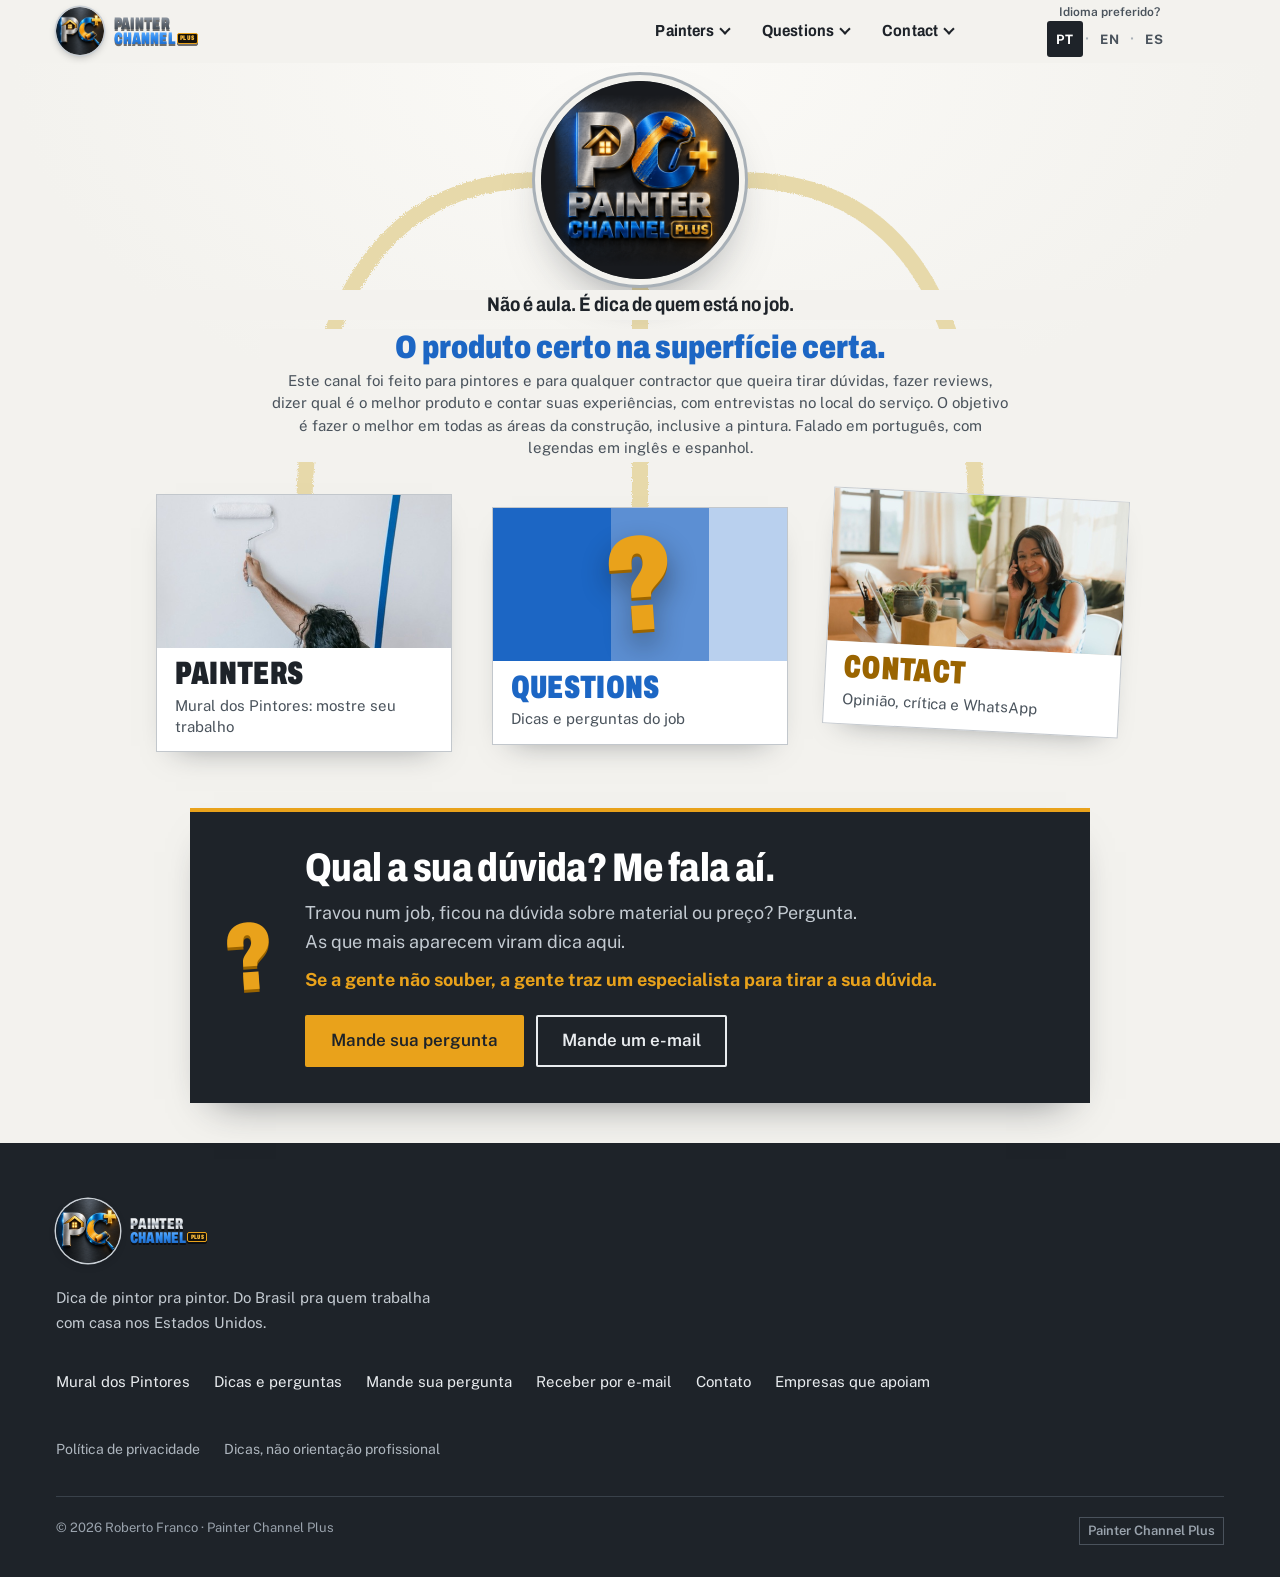
==== commit c55abf85: "Portal: texto novo do Roberto (canal para pintores e qualquer contractor; duvidas, reviews, melhor p" ====
--- a/index.html
+++ b/index.html
@@ -40,7 +40,7 @@
     <div class="circulo"><h1 class="sr">Painter Channel Plus</h1><img class="logo-novo logo-ci" src="fotos/logo-painter-circulo-720.png" srcset="fotos/logo-painter-circulo-440.png 440w, fotos/logo-painter-circulo-720.png 720w" sizes="(min-width:900px) 360px, 72vw" width="720" height="720" alt="Painter Channel Plus" fetchpriority="high"></div>
     <p class="portal-frase" data-i18n="t.nao-e-aula-e-dica-de">Não é aula. É dica de quem está no job.</p>
     <div class="portal-mae"><p class="mae-titulo" data-i18n="t.o-produto-certo-na-superficie-certa">O produto certo na superfície certa.</p>
-    <p class="mae-texto" data-i18n="t.canal-feito-por-pintor-para-pintor">Canal feito por pintor, para pintor: dicas de aplicação, reviews honestos de produto, gravações dentro da loja e entrevistas com veteranos do ofício. Falado em português, com legendas em inglês e espanhol.</p></div>
+    <p class="mae-texto" data-i18n="t.canal-feito-por-pintor-para-pintor">Este canal foi feito para pintores e para qualquer contractor que queira tirar dúvidas, fazer reviews, dizer qual é o melhor produto e contar suas experiências, com entrevistas no local do serviço. O objetivo é fazer o melhor em todas as áreas da construção, inclusive a pintura. Falado em português, com legendas em inglês e espanhol.</p></div>
     <ul class="portas" aria-label="Escolha por onde entrar" data-i18n-attr="aria-label:attr.escolha-por-onde-entrar">
       <li class="porta p1"><a href="mural.html"><span class="porta-foto"><img src="fotos/portal-pintor-800.jpg" srcset="fotos/portal-pintor-800.jpg 533w, fotos/portal-pintor.jpg 1066w" sizes="(min-width:900px) 320px, 100vw" width="533" height="800" alt="" loading="lazy" decoding="async" style="object-position:50% 18%"></span>
 <span class="porta-txt"><span class="porta-rot">Painters</span><span class="porta-pt" data-i18n="t.mural-dos-pintores-mostre-seu-trabalho">Mural dos Pintores: mostre seu trabalho</span></span></a></li>
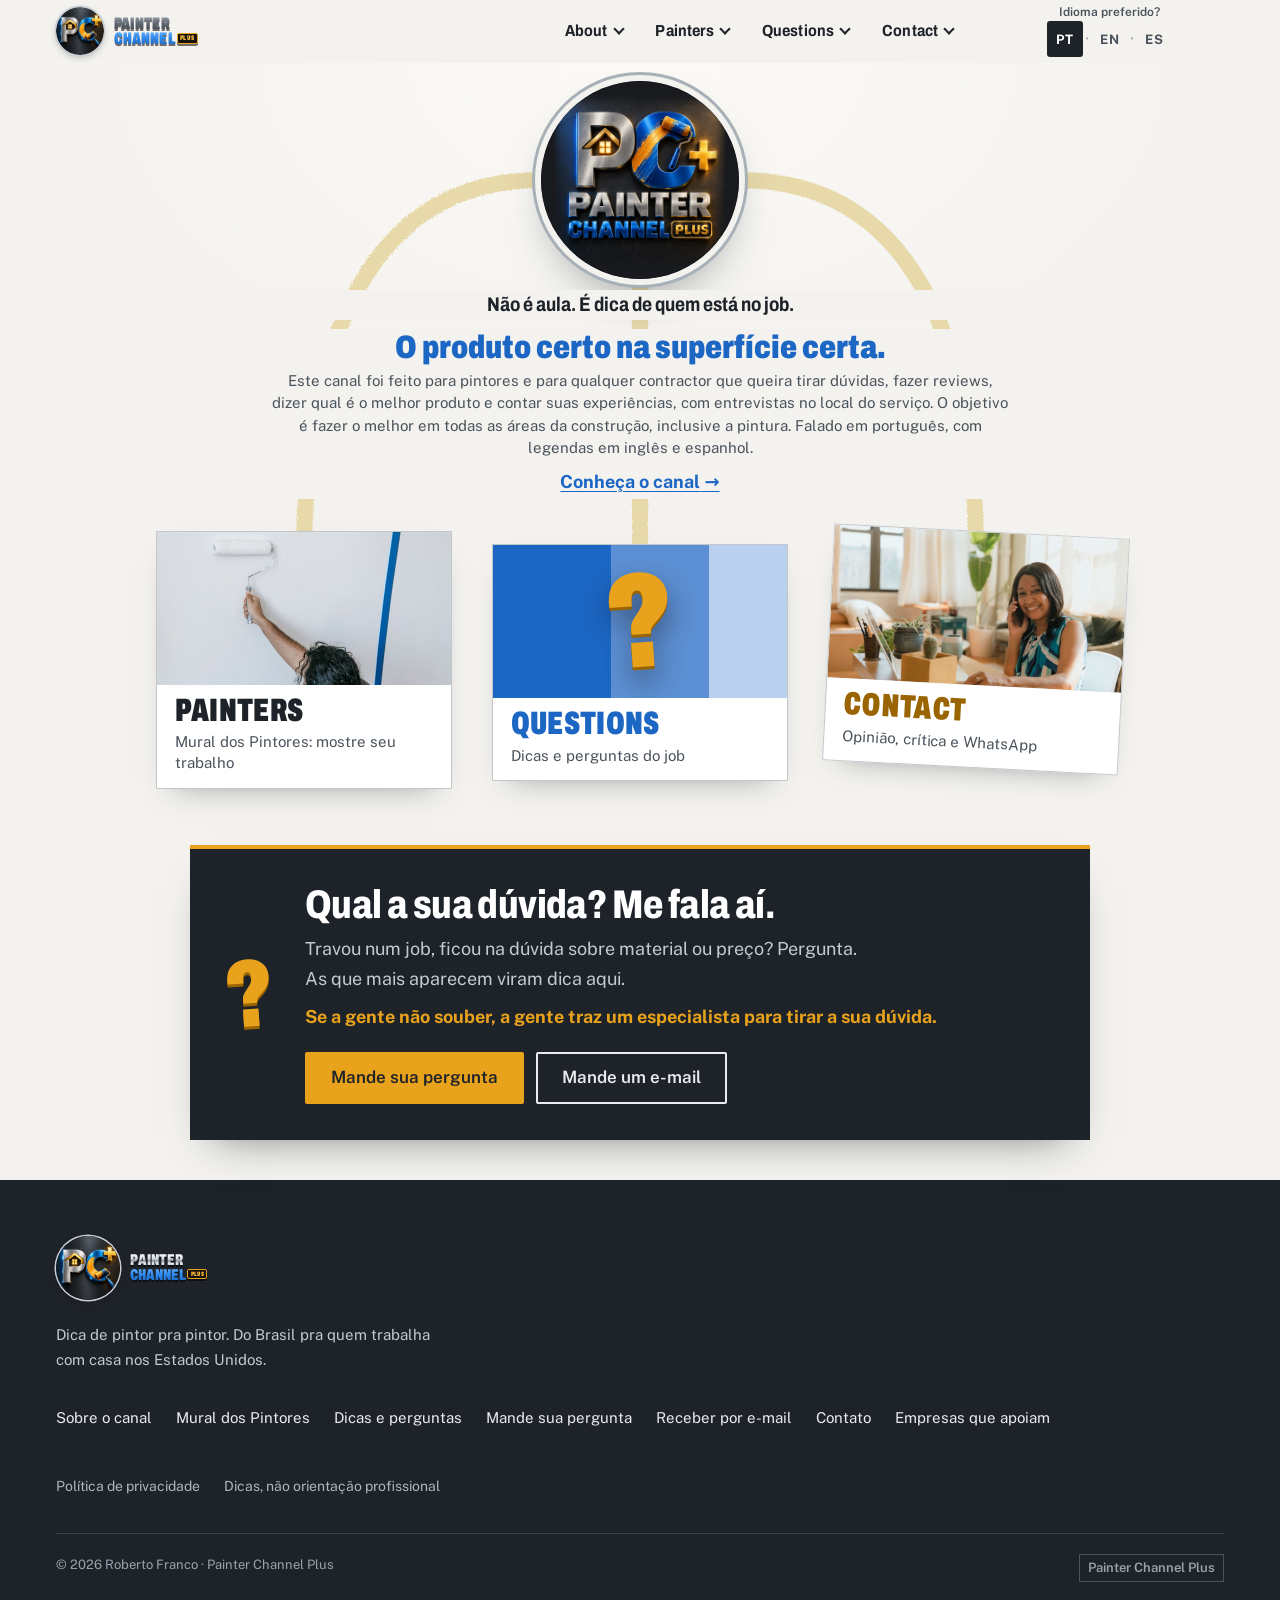
==== commit 8484bbe8: "Pagina About / Sobre o canal (sobre.html) com o conteudo dos modelos antigos: quem esta por tras, do" ====
--- a/index.html
+++ b/index.html
@@ -29,7 +29,7 @@
 <a class="pular" href="#conteudo" data-i18n="t.pular-para-o-conteudo">Pular para o conteúdo</a>
 <header class="nav"><div class="wrap">
   <a class="lockup pq" href="index.html" aria-label="Painter Channel Plus, página inicial"><img class="lk-sim lk-circ" src="fotos/logo-pc-circulo-128.png" srcset="fotos/logo-pc-circulo-128.png 1x, fotos/logo-pc-circulo-192.png 1.5x" alt="" width="128" height="128"><span class="lk-txt" aria-hidden="true"><span class="lk-1">Painter</span><span class="lk-2">Channel<span class="lk-plus">Plus</span></span></span></a>
-  <nav class="menu" aria-label="Principal" data-i18n-attr="aria-label:attr.principal"><ul class="menu-simples"><li><a href="mural.html">Painters</a></li><li><a href="dicas.html">Questions</a></li><li><a href="contato.html">Contact</a></li></ul></nav>
+  <nav class="menu" aria-label="Principal" data-i18n-attr="aria-label:attr.principal"><ul class="menu-simples"><li><a href="sobre.html">About</a></li><li><a href="mural.html">Painters</a></li><li><a href="dicas.html">Questions</a></li><li><a href="contato.html">Contact</a></li></ul></nav>
 </div></header>
 <main id="conteudo" class="portal">
   <div class="portal-in">
@@ -40,7 +40,7 @@
     <div class="circulo"><h1 class="sr">Painter Channel Plus</h1><img class="logo-novo logo-ci" src="fotos/logo-painter-circulo-720.png" srcset="fotos/logo-painter-circulo-440.png 440w, fotos/logo-painter-circulo-720.png 720w" sizes="(min-width:900px) 360px, 72vw" width="720" height="720" alt="Painter Channel Plus" fetchpriority="high"></div>
     <p class="portal-frase" data-i18n="t.nao-e-aula-e-dica-de">Não é aula. É dica de quem está no job.</p>
     <div class="portal-mae"><p class="mae-titulo" data-i18n="t.o-produto-certo-na-superficie-certa">O produto certo na superfície certa.</p>
-    <p class="mae-texto" data-i18n="t.canal-feito-por-pintor-para-pintor">Este canal foi feito para pintores e para qualquer contractor que queira tirar dúvidas, fazer reviews, dizer qual é o melhor produto e contar suas experiências, com entrevistas no local do serviço. O objetivo é fazer o melhor em todas as áreas da construção, inclusive a pintura. Falado em português, com legendas em inglês e espanhol.</p></div>
+    <p class="mae-texto" data-i18n="t.canal-feito-por-pintor-para-pintor">Este canal foi feito para pintores e para qualquer contractor que queira tirar dúvidas, fazer reviews, dizer qual é o melhor produto e contar suas experiências, com entrevistas no local do serviço. O objetivo é fazer o melhor em todas as áreas da construção, inclusive a pintura. Falado em português, com legendas em inglês e espanhol.</p><a class="mae-link" href="sobre.html" data-i18n="js.conheca">Conheça o canal</a></div>
     <ul class="portas" aria-label="Escolha por onde entrar" data-i18n-attr="aria-label:attr.escolha-por-onde-entrar">
       <li class="porta p1"><a href="mural.html"><span class="porta-foto"><img src="fotos/portal-pintor-800.jpg" srcset="fotos/portal-pintor-800.jpg 533w, fotos/portal-pintor.jpg 1066w" sizes="(min-width:900px) 320px, 100vw" width="533" height="800" alt="" loading="lazy" decoding="async" style="object-position:50% 18%"></span>
 <span class="porta-txt"><span class="porta-rot">Painters</span><span class="porta-pt" data-i18n="t.mural-dos-pintores-mostre-seu-trabalho">Mural dos Pintores: mostre seu trabalho</span></span></a></li>
@@ -59,7 +59,7 @@
 <footer><div class="wrap">
   <a class="lockup pq" href="index.html" aria-label="Painter Channel Plus, página inicial"><img class="lk-sim lk-circ" src="fotos/logo-pc-circulo-128.png" srcset="fotos/logo-pc-circulo-128.png 1x, fotos/logo-pc-circulo-192.png 1.5x" alt="" width="128" height="128"><span class="lk-txt" aria-hidden="true"><span class="lk-1">Painter</span><span class="lk-2">Channel<span class="lk-plus">Plus</span></span></span></a>
   <p style="margin-top:1rem;max-width:44ch" data-i18n="t.dica-de-pintor-pra-pintor-do">Dica de pintor pra pintor. Do Brasil pra quem trabalha com casa nos Estados Unidos.</p>
-  <nav aria-label="Rodapé" data-i18n-attr="aria-label:attr.rodape"><a href="mural.html" data-i18n="t.mural-dos-pintores">Mural dos Pintores</a><a href="dicas.html" data-i18n="t.dicas-e-perguntas">Dicas e perguntas</a><a href="dicas.html#pergunta" data-i18n="t.mande-sua-pergunta">Mande sua pergunta</a><a href="contato.html#receber" data-i18n="t.receber-por-e-mail">Receber por e-mail</a><a href="contato.html#fale" data-i18n="t.contato">Contato</a><a href="apoio.html" data-i18n="t.empresas-que-apoiam">Empresas que apoiam</a></nav>
+  <nav aria-label="Rodapé" data-i18n-attr="aria-label:attr.rodape"><a href="sobre.html" data-i18n="js.menu.sobre">Sobre o canal</a><a href="mural.html" data-i18n="t.mural-dos-pintores">Mural dos Pintores</a><a href="dicas.html" data-i18n="t.dicas-e-perguntas">Dicas e perguntas</a><a href="dicas.html#pergunta" data-i18n="t.mande-sua-pergunta">Mande sua pergunta</a><a href="contato.html#receber" data-i18n="t.receber-por-e-mail">Receber por e-mail</a><a href="contato.html#fale" data-i18n="t.contato">Contato</a><a href="apoio.html" data-i18n="t.empresas-que-apoiam">Empresas que apoiam</a></nav>
   <nav class="legal" aria-label="Avisos" data-i18n-attr="aria-label:attr.avisos"><a href="privacidade.html" data-i18n="t.politica-de-privacidade-2">Política de privacidade</a><a href="aviso.html" data-i18n="t.dicas-nao-orientacao-profissional">Dicas, não orientação profissional</a></nav>
   <!-- REDES DO CANAL: YouTube e Instagram ainda não existem. Quando existirem, ligar em site.js (objeto REDES) ou colocar os links aqui. -->
   <div class="fim"><span>© 2026 Roberto Franco · Painter Channel Plus</span><span class="selo">Painter Channel Plus</span></div>
--- a/estilo.css
+++ b/estilo.css
@@ -580,3 +580,25 @@
   .porta-rot{font-size:clamp(1.6rem,3.6vh,2.4rem)}
   .porta-pt{margin-top:.3rem;font-size:.9375rem}
 }
+
+/* ===== Sobre o canal (sobre.html, Roberto 15/out/2026) ===== */
+.mae-link{display:inline-block;margin-top:.45rem;font-weight:700;color:var(--azul);text-decoration:underline;text-underline-offset:3px}
+.mae-link::after{content:" →"}
+.quem-grade{display:grid;grid-template-columns:1fr;gap:1.5rem;align-items:center}
+@media(min-width:760px){.quem-grade{grid-template-columns:220px 1fr;gap:3rem}}
+.quem-logo img{width:min(220px,60vw);height:auto;border-radius:50%;box-shadow:0 18px 36px -20px rgba(30,35,41,.6)}
+.sobre-quem h2{font-size:clamp(2rem,5vw,3rem);line-height:1;font-variation-settings:"wdth" 80}
+.sobre-quem p{margin-top:.9rem;max-width:58ch;font-size:clamp(1.0625rem,1.5vw,1.2rem)}
+.of-rot{display:block;font:700 .75rem/1.2 "Public Sans",sans-serif;letter-spacing:.08em;text-transform:uppercase;color:var(--texto-2);margin-bottom:.35rem}
+.temas li p{margin-top:.4rem}
+.sobre-nota{margin-top:1.5rem;font-weight:700;color:var(--grafite)}
+.sobre-caminho h2{color:#fff}
+.sobre-caminho .t2 p,.sobre-caminho .t3 p{max-width:44ch}
+.pq-grade{display:grid;grid-template-columns:1fr;gap:16px;margin-top:2rem}
+@media(min-width:760px){.pq-grade{grid-template-columns:1fr 1fr}}
+.pqc{background:#fff;border:1px solid rgba(168,176,183,.6);border-top:10px solid var(--azul);padding:1.2rem 1.3rem}
+.pqc.nao{border-top-color:var(--prata)}
+.pqc h3{font-size:1.35rem;font-variation-settings:"wdth" 84}
+.pqc ul{margin:.75rem 0 0;padding-left:1.2rem}
+.pqc li{margin-top:.45rem}
+.duvida-sec{padding:0 0 5rem}
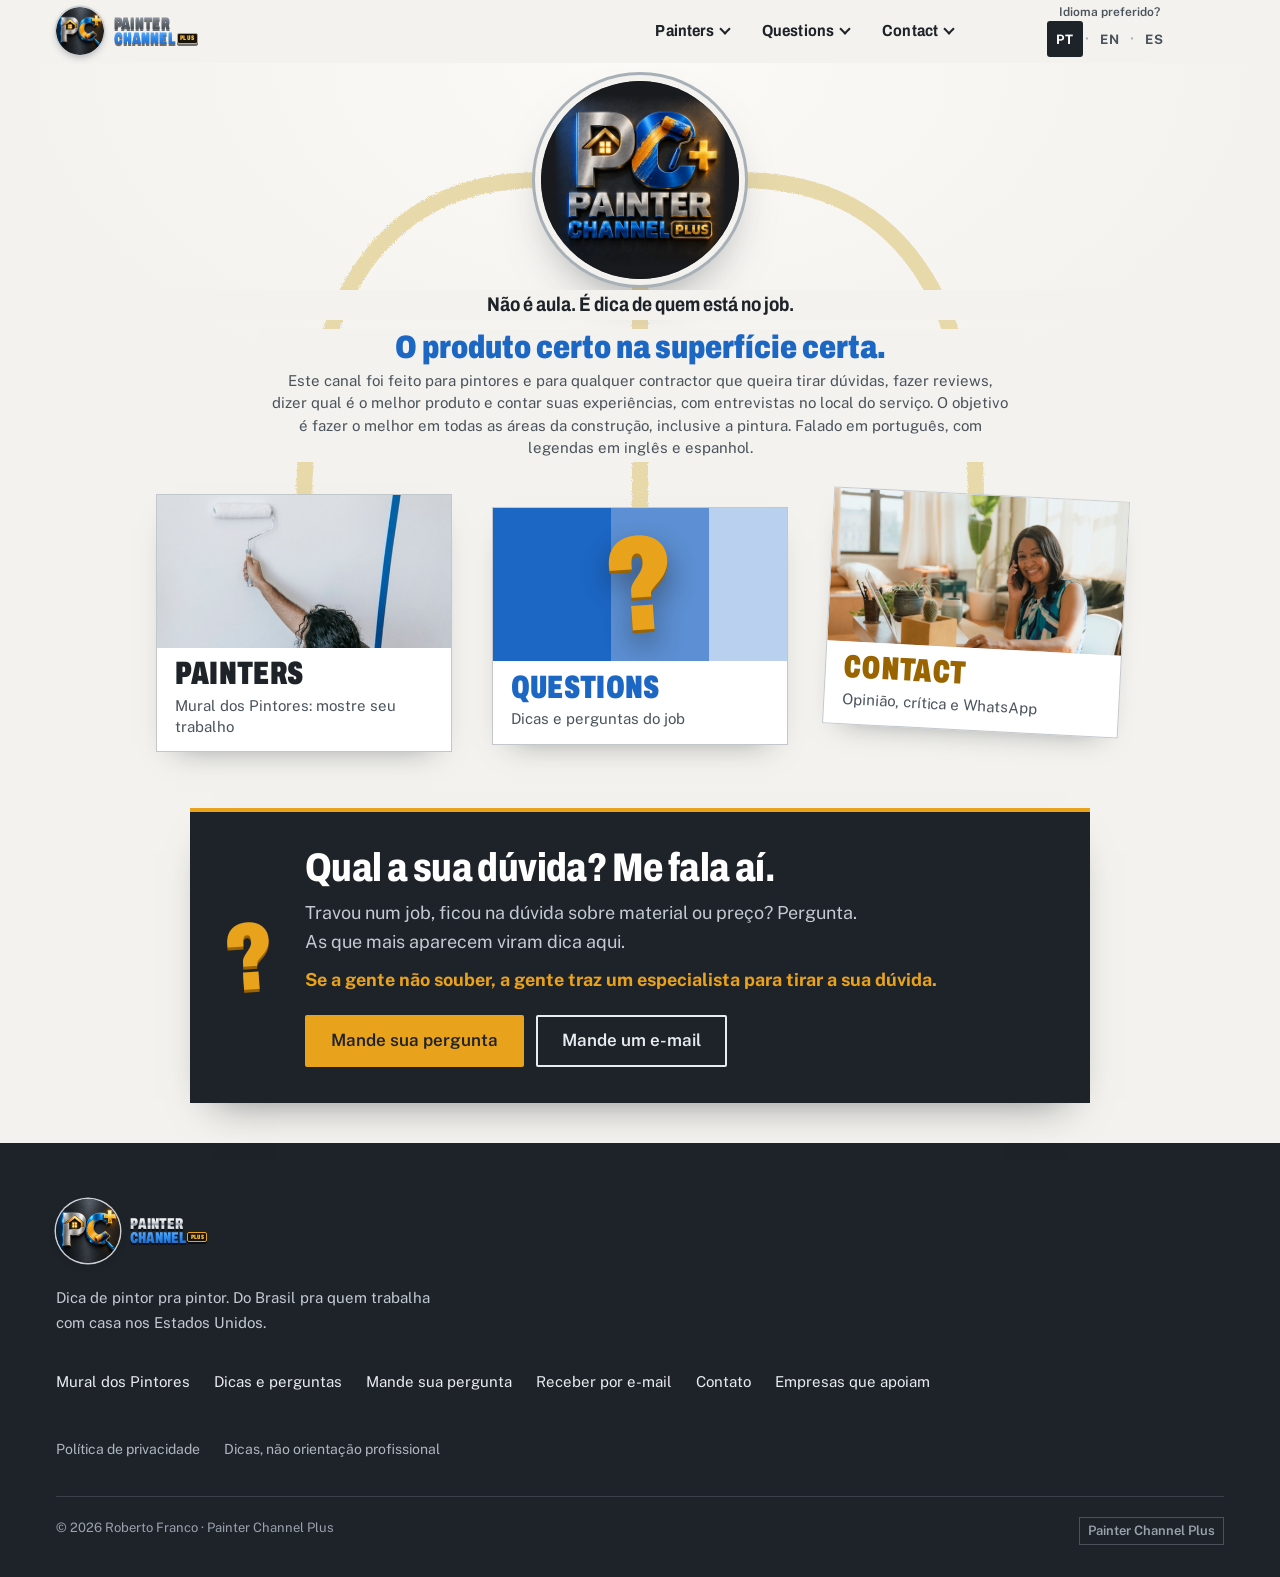
==== commit 41dcea98: "Volta ao que estava antes da pagina Sobre o canal (pedido do Roberto): sem sobre.html, sem About no " ====
--- a/index.html
+++ b/index.html
@@ -29,7 +29,7 @@
 <a class="pular" href="#conteudo" data-i18n="t.pular-para-o-conteudo">Pular para o conteúdo</a>
 <header class="nav"><div class="wrap">
   <a class="lockup pq" href="index.html" aria-label="Painter Channel Plus, página inicial"><img class="lk-sim lk-circ" src="fotos/logo-pc-circulo-128.png" srcset="fotos/logo-pc-circulo-128.png 1x, fotos/logo-pc-circulo-192.png 1.5x" alt="" width="128" height="128"><span class="lk-txt" aria-hidden="true"><span class="lk-1">Painter</span><span class="lk-2">Channel<span class="lk-plus">Plus</span></span></span></a>
-  <nav class="menu" aria-label="Principal" data-i18n-attr="aria-label:attr.principal"><ul class="menu-simples"><li><a href="sobre.html">About</a></li><li><a href="mural.html">Painters</a></li><li><a href="dicas.html">Questions</a></li><li><a href="contato.html">Contact</a></li></ul></nav>
+  <nav class="menu" aria-label="Principal" data-i18n-attr="aria-label:attr.principal"><ul class="menu-simples"><li><a href="mural.html">Painters</a></li><li><a href="dicas.html">Questions</a></li><li><a href="contato.html">Contact</a></li></ul></nav>
 </div></header>
 <main id="conteudo" class="portal">
   <div class="portal-in">
@@ -40,7 +40,7 @@
     <div class="circulo"><h1 class="sr">Painter Channel Plus</h1><img class="logo-novo logo-ci" src="fotos/logo-painter-circulo-720.png" srcset="fotos/logo-painter-circulo-440.png 440w, fotos/logo-painter-circulo-720.png 720w" sizes="(min-width:900px) 360px, 72vw" width="720" height="720" alt="Painter Channel Plus" fetchpriority="high"></div>
     <p class="portal-frase" data-i18n="t.nao-e-aula-e-dica-de">Não é aula. É dica de quem está no job.</p>
     <div class="portal-mae"><p class="mae-titulo" data-i18n="t.o-produto-certo-na-superficie-certa">O produto certo na superfície certa.</p>
-    <p class="mae-texto" data-i18n="t.canal-feito-por-pintor-para-pintor">Este canal foi feito para pintores e para qualquer contractor que queira tirar dúvidas, fazer reviews, dizer qual é o melhor produto e contar suas experiências, com entrevistas no local do serviço. O objetivo é fazer o melhor em todas as áreas da construção, inclusive a pintura. Falado em português, com legendas em inglês e espanhol.</p><a class="mae-link" href="sobre.html" data-i18n="js.conheca">Conheça o canal</a></div>
+    <p class="mae-texto" data-i18n="t.canal-feito-por-pintor-para-pintor">Este canal foi feito para pintores e para qualquer contractor que queira tirar dúvidas, fazer reviews, dizer qual é o melhor produto e contar suas experiências, com entrevistas no local do serviço. O objetivo é fazer o melhor em todas as áreas da construção, inclusive a pintura. Falado em português, com legendas em inglês e espanhol.</p></div>
     <ul class="portas" aria-label="Escolha por onde entrar" data-i18n-attr="aria-label:attr.escolha-por-onde-entrar">
       <li class="porta p1"><a href="mural.html"><span class="porta-foto"><img src="fotos/portal-pintor-800.jpg" srcset="fotos/portal-pintor-800.jpg 533w, fotos/portal-pintor.jpg 1066w" sizes="(min-width:900px) 320px, 100vw" width="533" height="800" alt="" loading="lazy" decoding="async" style="object-position:50% 18%"></span>
 <span class="porta-txt"><span class="porta-rot">Painters</span><span class="porta-pt" data-i18n="t.mural-dos-pintores-mostre-seu-trabalho">Mural dos Pintores: mostre seu trabalho</span></span></a></li>
@@ -59,7 +59,7 @@
 <footer><div class="wrap">
   <a class="lockup pq" href="index.html" aria-label="Painter Channel Plus, página inicial"><img class="lk-sim lk-circ" src="fotos/logo-pc-circulo-128.png" srcset="fotos/logo-pc-circulo-128.png 1x, fotos/logo-pc-circulo-192.png 1.5x" alt="" width="128" height="128"><span class="lk-txt" aria-hidden="true"><span class="lk-1">Painter</span><span class="lk-2">Channel<span class="lk-plus">Plus</span></span></span></a>
   <p style="margin-top:1rem;max-width:44ch" data-i18n="t.dica-de-pintor-pra-pintor-do">Dica de pintor pra pintor. Do Brasil pra quem trabalha com casa nos Estados Unidos.</p>
-  <nav aria-label="Rodapé" data-i18n-attr="aria-label:attr.rodape"><a href="sobre.html" data-i18n="js.menu.sobre">Sobre o canal</a><a href="mural.html" data-i18n="t.mural-dos-pintores">Mural dos Pintores</a><a href="dicas.html" data-i18n="t.dicas-e-perguntas">Dicas e perguntas</a><a href="dicas.html#pergunta" data-i18n="t.mande-sua-pergunta">Mande sua pergunta</a><a href="contato.html#receber" data-i18n="t.receber-por-e-mail">Receber por e-mail</a><a href="contato.html#fale" data-i18n="t.contato">Contato</a><a href="apoio.html" data-i18n="t.empresas-que-apoiam">Empresas que apoiam</a></nav>
+  <nav aria-label="Rodapé" data-i18n-attr="aria-label:attr.rodape"><a href="mural.html" data-i18n="t.mural-dos-pintores">Mural dos Pintores</a><a href="dicas.html" data-i18n="t.dicas-e-perguntas">Dicas e perguntas</a><a href="dicas.html#pergunta" data-i18n="t.mande-sua-pergunta">Mande sua pergunta</a><a href="contato.html#receber" data-i18n="t.receber-por-e-mail">Receber por e-mail</a><a href="contato.html#fale" data-i18n="t.contato">Contato</a><a href="apoio.html" data-i18n="t.empresas-que-apoiam">Empresas que apoiam</a></nav>
   <nav class="legal" aria-label="Avisos" data-i18n-attr="aria-label:attr.avisos"><a href="privacidade.html" data-i18n="t.politica-de-privacidade-2">Política de privacidade</a><a href="aviso.html" data-i18n="t.dicas-nao-orientacao-profissional">Dicas, não orientação profissional</a></nav>
   <!-- REDES DO CANAL: YouTube e Instagram ainda não existem. Quando existirem, ligar em site.js (objeto REDES) ou colocar os links aqui. -->
   <div class="fim"><span>© 2026 Roberto Franco · Painter Channel Plus</span><span class="selo">Painter Channel Plus</span></div>
--- a/estilo.css
+++ b/estilo.css
@@ -580,25 +580,3 @@
   .porta-rot{font-size:clamp(1.6rem,3.6vh,2.4rem)}
   .porta-pt{margin-top:.3rem;font-size:.9375rem}
 }
-
-/* ===== Sobre o canal (sobre.html, Roberto 15/out/2026) ===== */
-.mae-link{display:inline-block;margin-top:.45rem;font-weight:700;color:var(--azul);text-decoration:underline;text-underline-offset:3px}
-.mae-link::after{content:" →"}
-.quem-grade{display:grid;grid-template-columns:1fr;gap:1.5rem;align-items:center}
-@media(min-width:760px){.quem-grade{grid-template-columns:220px 1fr;gap:3rem}}
-.quem-logo img{width:min(220px,60vw);height:auto;border-radius:50%;box-shadow:0 18px 36px -20px rgba(30,35,41,.6)}
-.sobre-quem h2{font-size:clamp(2rem,5vw,3rem);line-height:1;font-variation-settings:"wdth" 80}
-.sobre-quem p{margin-top:.9rem;max-width:58ch;font-size:clamp(1.0625rem,1.5vw,1.2rem)}
-.of-rot{display:block;font:700 .75rem/1.2 "Public Sans",sans-serif;letter-spacing:.08em;text-transform:uppercase;color:var(--texto-2);margin-bottom:.35rem}
-.temas li p{margin-top:.4rem}
-.sobre-nota{margin-top:1.5rem;font-weight:700;color:var(--grafite)}
-.sobre-caminho h2{color:#fff}
-.sobre-caminho .t2 p,.sobre-caminho .t3 p{max-width:44ch}
-.pq-grade{display:grid;grid-template-columns:1fr;gap:16px;margin-top:2rem}
-@media(min-width:760px){.pq-grade{grid-template-columns:1fr 1fr}}
-.pqc{background:#fff;border:1px solid rgba(168,176,183,.6);border-top:10px solid var(--azul);padding:1.2rem 1.3rem}
-.pqc.nao{border-top-color:var(--prata)}
-.pqc h3{font-size:1.35rem;font-variation-settings:"wdth" 84}
-.pqc ul{margin:.75rem 0 0;padding-left:1.2rem}
-.pqc li{margin-top:.45rem}
-.duvida-sec{padding:0 0 5rem}
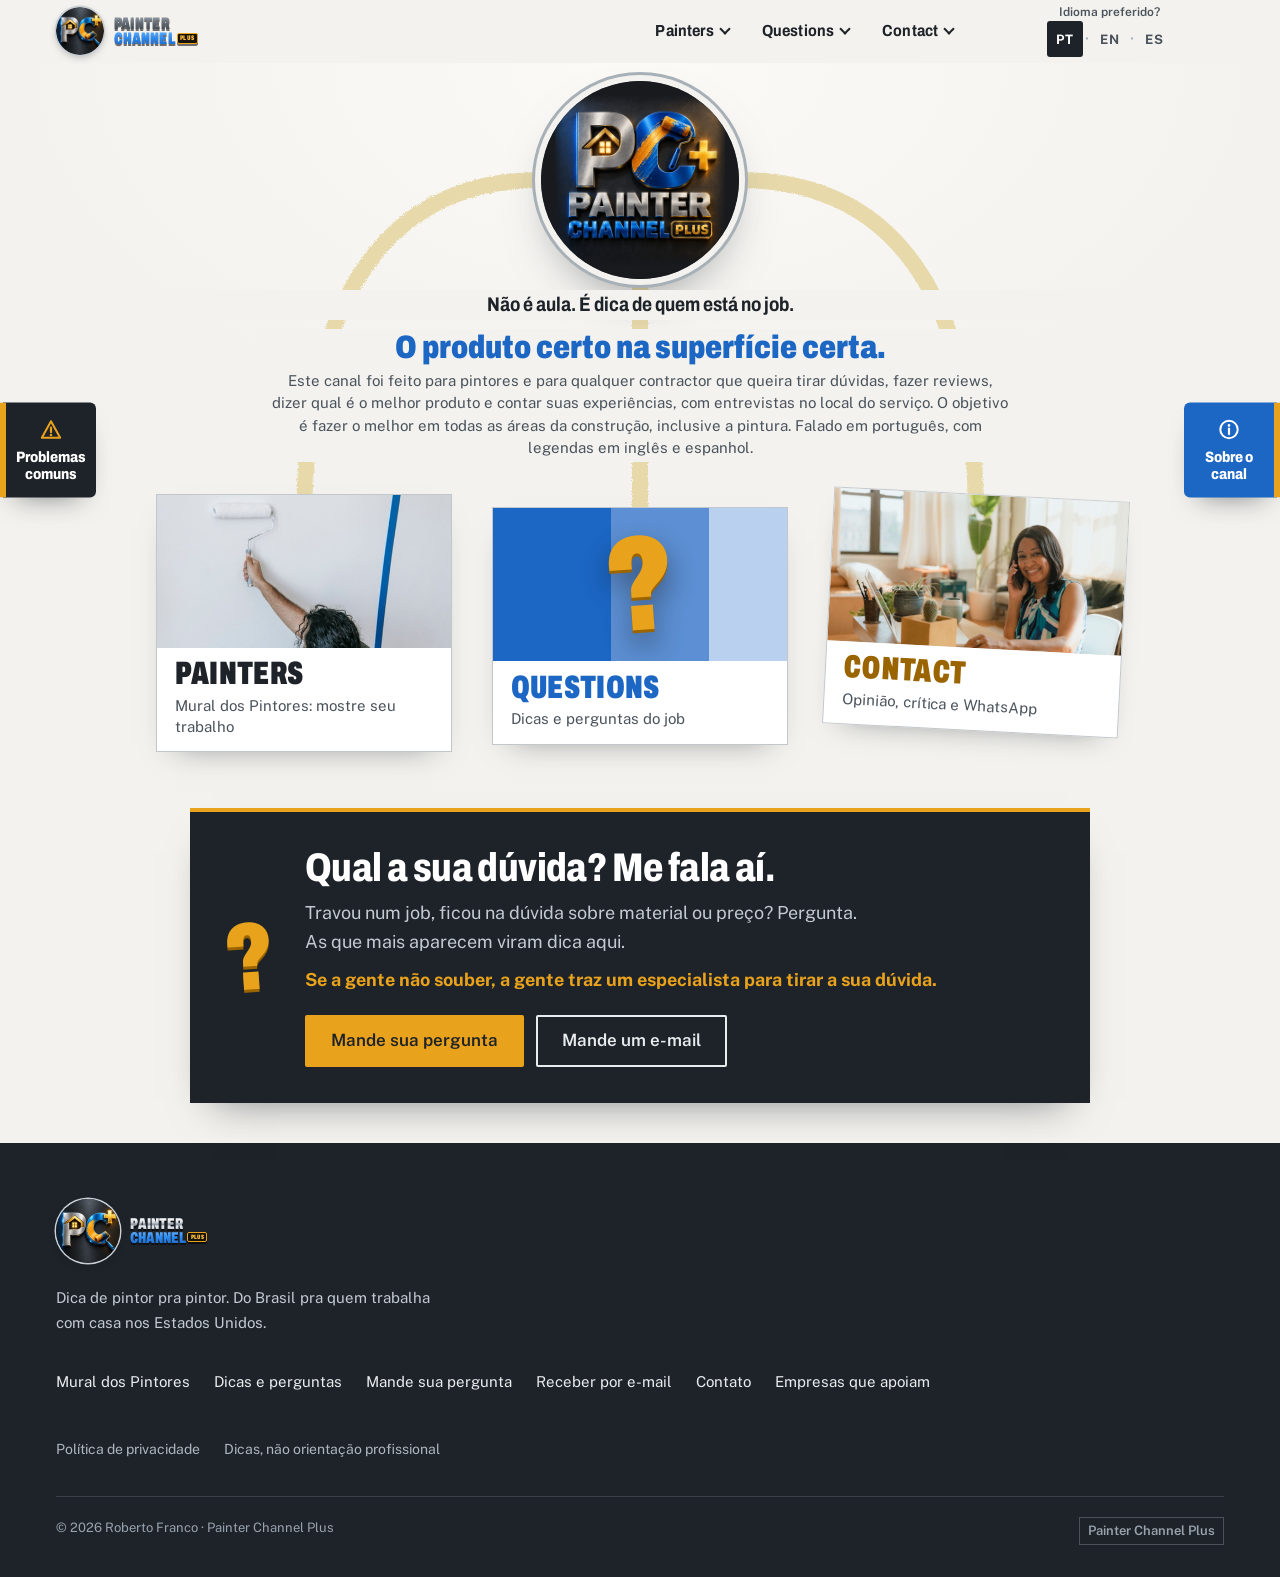
==== commit 15848b04: "Portal: abas laterais Problemas comuns (esquerda, leva ao leque da dicas.html#problemas) e Sobre o c" ====
--- a/index.html
+++ b/index.html
@@ -56,6 +56,10 @@
 </div></section>
   </div>
 </main>
+<nav class="lados" aria-label="Atalhos" data-i18n-attr="aria-label:t.lado-atalhos">
+  <a class="lado lado-esq" href="dicas.html#problemas"><span class="lado-ic" aria-hidden="true"><svg viewBox="0 0 24 24" width="22" height="22"><path d="M12 3 2 21h20L12 3Z" fill="none" stroke="currentColor" stroke-width="2.2" stroke-linejoin="round"/><path d="M12 10v5" stroke="currentColor" stroke-width="2.4" stroke-linecap="round"/><circle cx="12" cy="18" r="1.4" fill="currentColor"/></svg></span><span class="lado-txt" data-i18n="t.lado-problemas">Problemas comuns</span></a>
+  <a class="lado lado-dir" href="sobre.html"><span class="lado-ic" aria-hidden="true"><svg viewBox="0 0 24 24" width="22" height="22"><circle cx="12" cy="12" r="9.5" fill="none" stroke="currentColor" stroke-width="2.2"/><path d="M12 11v6" stroke="currentColor" stroke-width="2.4" stroke-linecap="round"/><circle cx="12" cy="7.5" r="1.4" fill="currentColor"/></svg></span><span class="lado-txt" data-i18n="t.lado-sobre">Sobre o canal</span></a>
+</nav>
 <footer><div class="wrap">
   <a class="lockup pq" href="index.html" aria-label="Painter Channel Plus, página inicial"><img class="lk-sim lk-circ" src="fotos/logo-pc-circulo-128.png" srcset="fotos/logo-pc-circulo-128.png 1x, fotos/logo-pc-circulo-192.png 1.5x" alt="" width="128" height="128"><span class="lk-txt" aria-hidden="true"><span class="lk-1">Painter</span><span class="lk-2">Channel<span class="lk-plus">Plus</span></span></span></a>
   <p style="margin-top:1rem;max-width:44ch" data-i18n="t.dica-de-pintor-pra-pintor-do">Dica de pintor pra pintor. Do Brasil pra quem trabalha com casa nos Estados Unidos.</p>
--- a/estilo.css
+++ b/estilo.css
@@ -580,3 +580,44 @@
   .porta-rot{font-size:clamp(1.6rem,3.6vh,2.4rem)}
   .porta-pt{margin-top:.3rem;font-size:.9375rem}
 }
+
+/* ===== Sobre o canal (sobre.html, Roberto 15/out/2026) ===== */
+.quem-grade{display:grid;grid-template-columns:1fr;gap:1.5rem;align-items:center}
+@media(min-width:760px){.quem-grade{grid-template-columns:220px 1fr;gap:3rem}}
+.quem-logo img{width:min(220px,60vw);height:auto;border-radius:50%;box-shadow:0 18px 36px -20px rgba(30,35,41,.6)}
+.sobre-quem h2{font-size:clamp(2rem,5vw,3rem);line-height:1;font-variation-settings:"wdth" 80}
+.sobre-quem p{margin-top:.9rem;max-width:58ch;font-size:clamp(1.0625rem,1.5vw,1.2rem)}
+.of-rot{display:block;font:700 .75rem/1.2 "Public Sans",sans-serif;letter-spacing:.08em;text-transform:uppercase;color:var(--texto-2);margin-bottom:.35rem}
+.temas li p{margin-top:.4rem}
+.sobre-nota{margin-top:1.5rem;font-weight:700;color:var(--grafite)}
+.sobre-caminho h2{color:#fff}
+.sobre-caminho .t2 p,.sobre-caminho .t3 p{max-width:44ch}
+.pq-grade{display:grid;grid-template-columns:1fr;gap:16px;margin-top:2rem}
+@media(min-width:760px){.pq-grade{grid-template-columns:1fr 1fr}}
+.pqc{background:#fff;border:1px solid rgba(168,176,183,.6);border-top:10px solid var(--azul);padding:1.2rem 1.3rem}
+.pqc.nao{border-top-color:var(--prata)}
+.pqc h3{font-size:1.35rem;font-variation-settings:"wdth" 84}
+.pqc ul{margin:.75rem 0 0;padding-left:1.2rem}
+.pqc li{margin-top:.45rem}
+.duvida-sec{padding:0 0 5rem}
+
+/* ===== Portal: abas laterais (Roberto 15/out/2026): esquerda Problemas comuns, direita Sobre o canal ===== */
+.leque5-tit{text-align:center;font-size:clamp(1.75rem,4vw,2.5rem);line-height:1;font-variation-settings:"wdth" 80;margin-bottom:.5rem}
+.lados{display:flex;gap:12px;justify-content:center;flex-wrap:wrap;padding:0 var(--pad) 2.5rem;background:var(--primer)}
+.lado{display:inline-flex;align-items:center;gap:.55rem;min-height:48px;padding:.6rem 1.1rem;font:800 1rem/1.1 Archivo,sans-serif;font-variation-settings:"wdth" 86;text-decoration:none;color:#fff;box-shadow:0 14px 28px -16px rgba(30,35,41,.6);transition:transform .2s,box-shadow .2s}
+.lado-esq{background:var(--grafite);border-left:6px solid var(--ambar)}
+.lado-esq .lado-ic{color:var(--ambar)}
+.lado-dir{background:var(--azul);border-right:6px solid var(--ambar)}
+.lado:hover{box-shadow:0 18px 34px -16px rgba(30,35,41,.7)}
+.lado:focus-visible{outline:3px solid var(--ambar);outline-offset:3px}
+.lado-ic{display:grid;place-items:center;flex:none}
+@media(max-width:899px){.lado{min-width:240px;justify-content:center}}
+@media(min-width:900px){
+  .lados{display:block;padding:0}
+  .lado{position:fixed;top:50%;z-index:40;transform:translateY(-50%);flex-direction:column;gap:.5rem;padding:1rem .7rem;min-height:0;max-width:96px;text-align:center;font-size:.9375rem}
+  .lado-esq{left:0;border-radius:0 6px 6px 0}
+  .lado-dir{right:0;border-radius:6px 0 0 6px}
+  .lado-esq:hover{transform:translateY(-50%) translateX(4px)}
+  .lado-dir:hover{transform:translateY(-50%) translateX(-4px)}
+}
+@media(min-width:900px) and (max-width:1260px){.portal-in{padding-left:112px;padding-right:112px}.portas{gap:28px}}
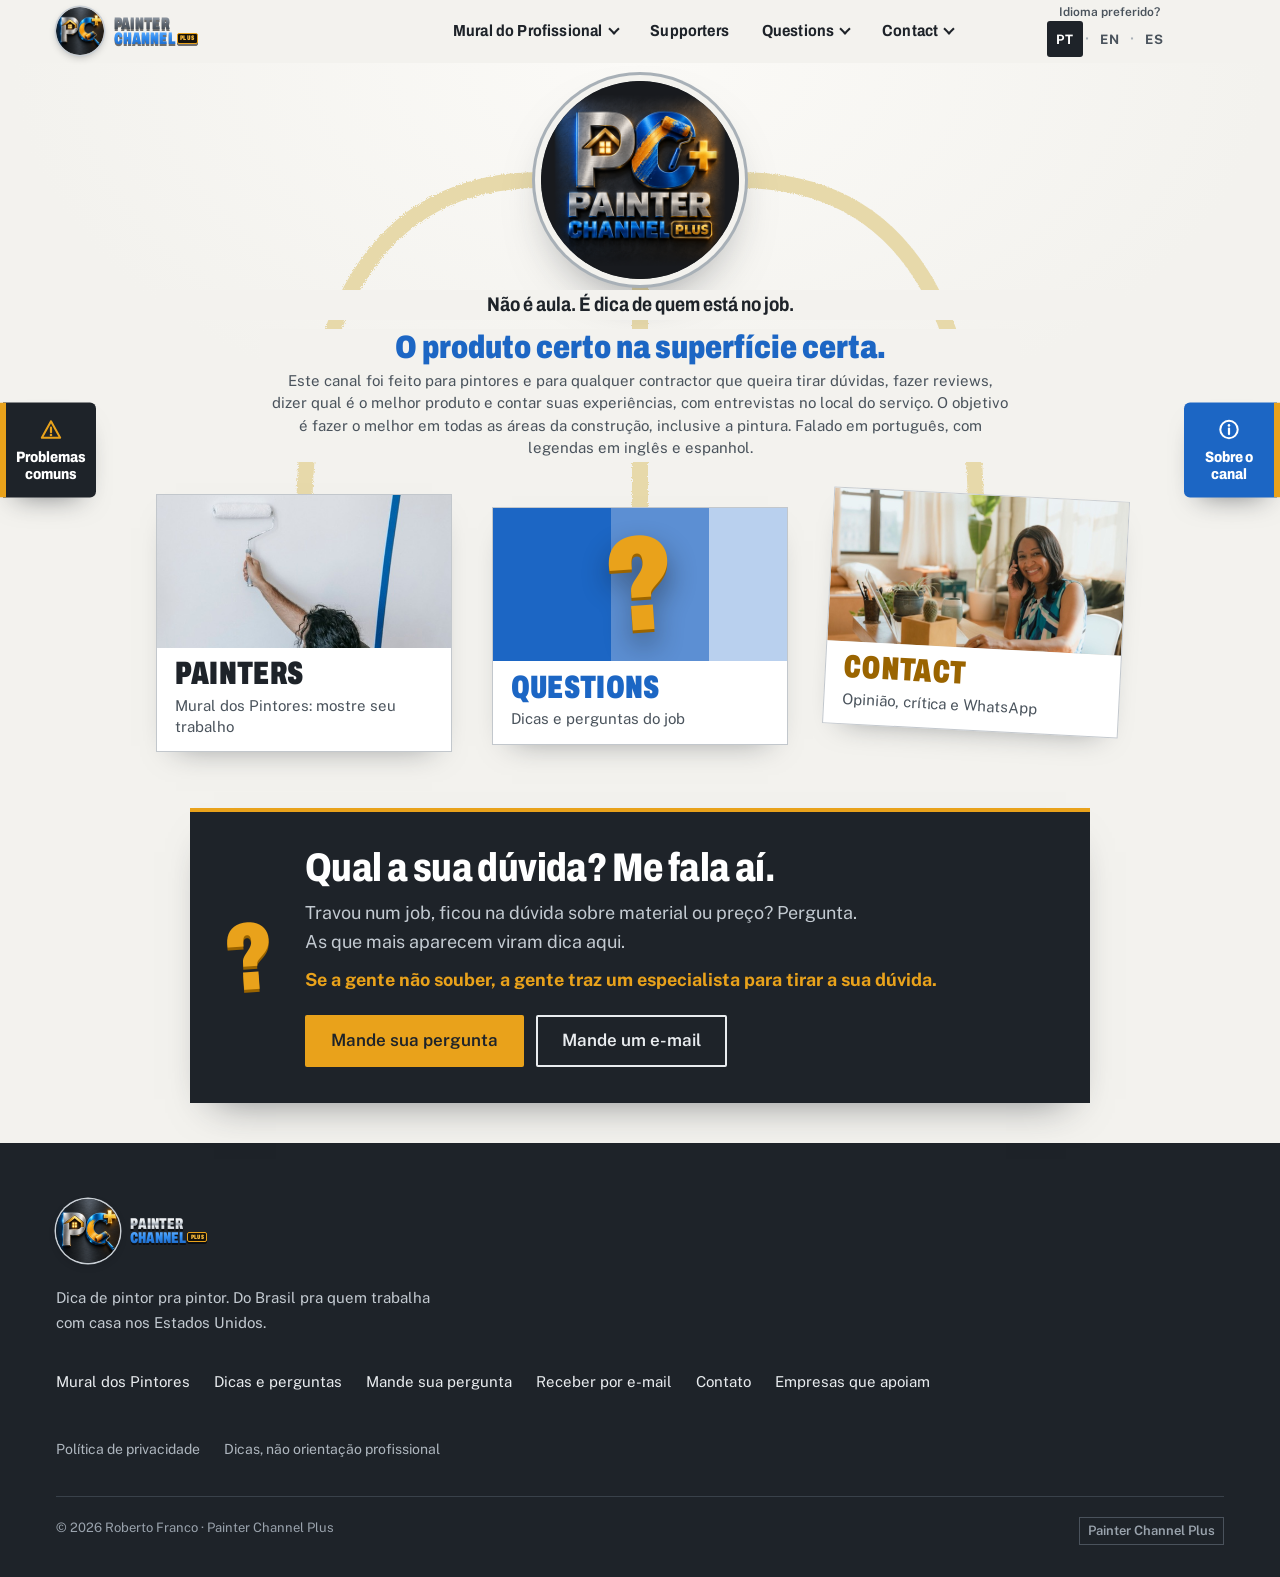
==== commit 7769dca4: "Menu: Painters vira Mural do Profissional (pt/en/es) e entra o link direto Supporters ao lado; menu " ====
--- a/index.html
+++ b/index.html
@@ -29,7 +29,7 @@
 <a class="pular" href="#conteudo" data-i18n="t.pular-para-o-conteudo">Pular para o conteúdo</a>
 <header class="nav"><div class="wrap">
   <a class="lockup pq" href="index.html" aria-label="Painter Channel Plus, página inicial"><img class="lk-sim lk-circ" src="fotos/logo-pc-circulo-128.png" srcset="fotos/logo-pc-circulo-128.png 1x, fotos/logo-pc-circulo-192.png 1.5x" alt="" width="128" height="128"><span class="lk-txt" aria-hidden="true"><span class="lk-1">Painter</span><span class="lk-2">Channel<span class="lk-plus">Plus</span></span></span></a>
-  <nav class="menu" aria-label="Principal" data-i18n-attr="aria-label:attr.principal"><ul class="menu-simples"><li><a href="mural.html">Painters</a></li><li><a href="dicas.html">Questions</a></li><li><a href="contato.html">Contact</a></li></ul></nav>
+  <nav class="menu" aria-label="Principal" data-i18n-attr="aria-label:attr.principal"><ul class="menu-simples"><li><a href="mural.html">Mural do Profissional</a></li><li><a href="dicas.html">Questions</a></li><li><a href="contato.html">Contact</a></li></ul></nav>
 </div></header>
 <main id="conteudo" class="portal">
   <div class="portal-in">
@@ -56,9 +56,9 @@
 </div></section>
   </div>
 </main>
-<nav class="lados" aria-label="Atalhos" data-i18n-attr="aria-label:t.lado-atalhos">
-  <a class="lado lado-esq" href="dicas.html#problemas"><span class="lado-ic" aria-hidden="true"><svg viewBox="0 0 24 24" width="22" height="22"><path d="M12 3 2 21h20L12 3Z" fill="none" stroke="currentColor" stroke-width="2.2" stroke-linejoin="round"/><path d="M12 10v5" stroke="currentColor" stroke-width="2.4" stroke-linecap="round"/><circle cx="12" cy="18" r="1.4" fill="currentColor"/></svg></span><span class="lado-txt" data-i18n="t.lado-problemas">Problemas comuns</span></a>
-  <a class="lado lado-dir" href="sobre.html"><span class="lado-ic" aria-hidden="true"><svg viewBox="0 0 24 24" width="22" height="22"><circle cx="12" cy="12" r="9.5" fill="none" stroke="currentColor" stroke-width="2.2"/><path d="M12 11v6" stroke="currentColor" stroke-width="2.4" stroke-linecap="round"/><circle cx="12" cy="7.5" r="1.4" fill="currentColor"/></svg></span><span class="lado-txt" data-i18n="t.lado-sobre">Sobre o canal</span></a>
+<nav class="atalhos" aria-label="Atalhos" data-i18n-attr="aria-label:t.lado-atalhos">
+  <a class="atalho atalho-esq" href="dicas.html#problemas"><span class="atalho-ic" aria-hidden="true"><svg viewBox="0 0 24 24" width="22" height="22"><path d="M12 3 2 21h20L12 3Z" fill="none" stroke="currentColor" stroke-width="2.2" stroke-linejoin="round"/><path d="M12 10v5" stroke="currentColor" stroke-width="2.4" stroke-linecap="round"/><circle cx="12" cy="18" r="1.4" fill="currentColor"/></svg></span><span class="atalho-txt" data-i18n="t.lado-problemas">Problemas comuns</span></a>
+  <a class="atalho atalho-dir" href="sobre.html"><span class="atalho-ic" aria-hidden="true"><svg viewBox="0 0 24 24" width="22" height="22"><circle cx="12" cy="12" r="9.5" fill="none" stroke="currentColor" stroke-width="2.2"/><path d="M12 11v6" stroke="currentColor" stroke-width="2.4" stroke-linecap="round"/><circle cx="12" cy="7.5" r="1.4" fill="currentColor"/></svg></span><span class="atalho-txt" data-i18n="t.lado-sobre">Sobre o canal</span></a>
 </nav>
 <footer><div class="wrap">
   <a class="lockup pq" href="index.html" aria-label="Painter Channel Plus, página inicial"><img class="lk-sim lk-circ" src="fotos/logo-pc-circulo-128.png" srcset="fotos/logo-pc-circulo-128.png 1x, fotos/logo-pc-circulo-192.png 1.5x" alt="" width="128" height="128"><span class="lk-txt" aria-hidden="true"><span class="lk-1">Painter</span><span class="lk-2">Channel<span class="lk-plus">Plus</span></span></span></a>
--- a/estilo.css
+++ b/estilo.css
@@ -603,21 +603,27 @@
 
 /* ===== Portal: abas laterais (Roberto 15/out/2026): esquerda Problemas comuns, direita Sobre o canal ===== */
 .leque5-tit{text-align:center;font-size:clamp(1.75rem,4vw,2.5rem);line-height:1;font-variation-settings:"wdth" 80;margin-bottom:.5rem}
-.lados{display:flex;gap:12px;justify-content:center;flex-wrap:wrap;padding:0 var(--pad) 2.5rem;background:var(--primer)}
-.lado{display:inline-flex;align-items:center;gap:.55rem;min-height:48px;padding:.6rem 1.1rem;font:800 1rem/1.1 Archivo,sans-serif;font-variation-settings:"wdth" 86;text-decoration:none;color:#fff;box-shadow:0 14px 28px -16px rgba(30,35,41,.6);transition:transform .2s,box-shadow .2s}
-.lado-esq{background:var(--grafite);border-left:6px solid var(--ambar)}
-.lado-esq .lado-ic{color:var(--ambar)}
-.lado-dir{background:var(--azul);border-right:6px solid var(--ambar)}
-.lado:hover{box-shadow:0 18px 34px -16px rgba(30,35,41,.7)}
-.lado:focus-visible{outline:3px solid var(--ambar);outline-offset:3px}
-.lado-ic{display:grid;place-items:center;flex:none}
-@media(max-width:899px){.lado{min-width:240px;justify-content:center}}
+.atalhos{display:flex;gap:12px;justify-content:center;flex-wrap:wrap;padding:0 var(--pad) 2.5rem;background:var(--primer)}
+.atalho{display:inline-flex;align-items:center;gap:.55rem;min-height:48px;padding:.6rem 1.1rem;font:800 1rem/1.1 Archivo,sans-serif;font-variation-settings:"wdth" 86;text-decoration:none;color:#fff;box-shadow:0 14px 28px -16px rgba(30,35,41,.6);transition:transform .2s,box-shadow .2s}
+.atalho-esq{background:var(--grafite);border-left:6px solid var(--ambar)}
+.atalho-esq .atalho-ic{color:var(--ambar)}
+.atalho-dir{background:var(--azul);border-right:6px solid var(--ambar)}
+.atalho:hover{box-shadow:0 18px 34px -16px rgba(30,35,41,.7)}
+.atalho:focus-visible{outline:3px solid var(--ambar);outline-offset:3px}
+.atalho-ic{display:grid;place-items:center;flex:none}
+@media(max-width:899px){.atalho{min-width:240px;justify-content:center}}
 @media(min-width:900px){
-  .lados{display:block;padding:0}
-  .lado{position:fixed;top:50%;z-index:40;transform:translateY(-50%);flex-direction:column;gap:.5rem;padding:1rem .7rem;min-height:0;max-width:96px;text-align:center;font-size:.9375rem}
-  .lado-esq{left:0;border-radius:0 6px 6px 0}
-  .lado-dir{right:0;border-radius:6px 0 0 6px}
-  .lado-esq:hover{transform:translateY(-50%) translateX(4px)}
-  .lado-dir:hover{transform:translateY(-50%) translateX(-4px)}
+  .atalhos{display:block;padding:0}
+  .atalho{position:fixed;top:50%;z-index:40;transform:translateY(-50%);flex-direction:column;gap:.5rem;padding:1rem .7rem;min-height:0;max-width:96px;text-align:center;font-size:.9375rem}
+  .atalho-esq{left:0;border-radius:0 6px 6px 0}
+  .atalho-dir{right:0;border-radius:6px 0 0 6px}
+  .atalho-esq:hover{transform:translateY(-50%) translateX(4px)}
+  .atalho-dir:hover{transform:translateY(-50%) translateX(-4px)}
 }
 @media(min-width:900px) and (max-width:1260px){.portal-in{padding-left:112px;padding-right:112px}.portas{gap:28px}}
+
+/* ===== Menu: links diretos ao lado de Painters (Mural, Supporters; Roberto 15/out/2026) ===== */
+.grupo-link .grupo-btn{text-decoration:none}
+.grupo-link.atual .grupo-btn{box-shadow:inset 0 -2px 0 var(--azul)}
+@media(max-width:899px){.grupo-link{border-bottom:1px solid rgba(168,176,183,.45)}.grupo-link.atual .grupo-btn{box-shadow:none;color:var(--azul)}}
+@media(min-width:900px) and (max-width:1099px){.menu-lista{gap:0}.menu-lista .grupo-btn{padding:.45rem .5rem}.nav .wrap{gap:.5rem}.nav .wrap>.idiomas{margin-left:.25rem}}
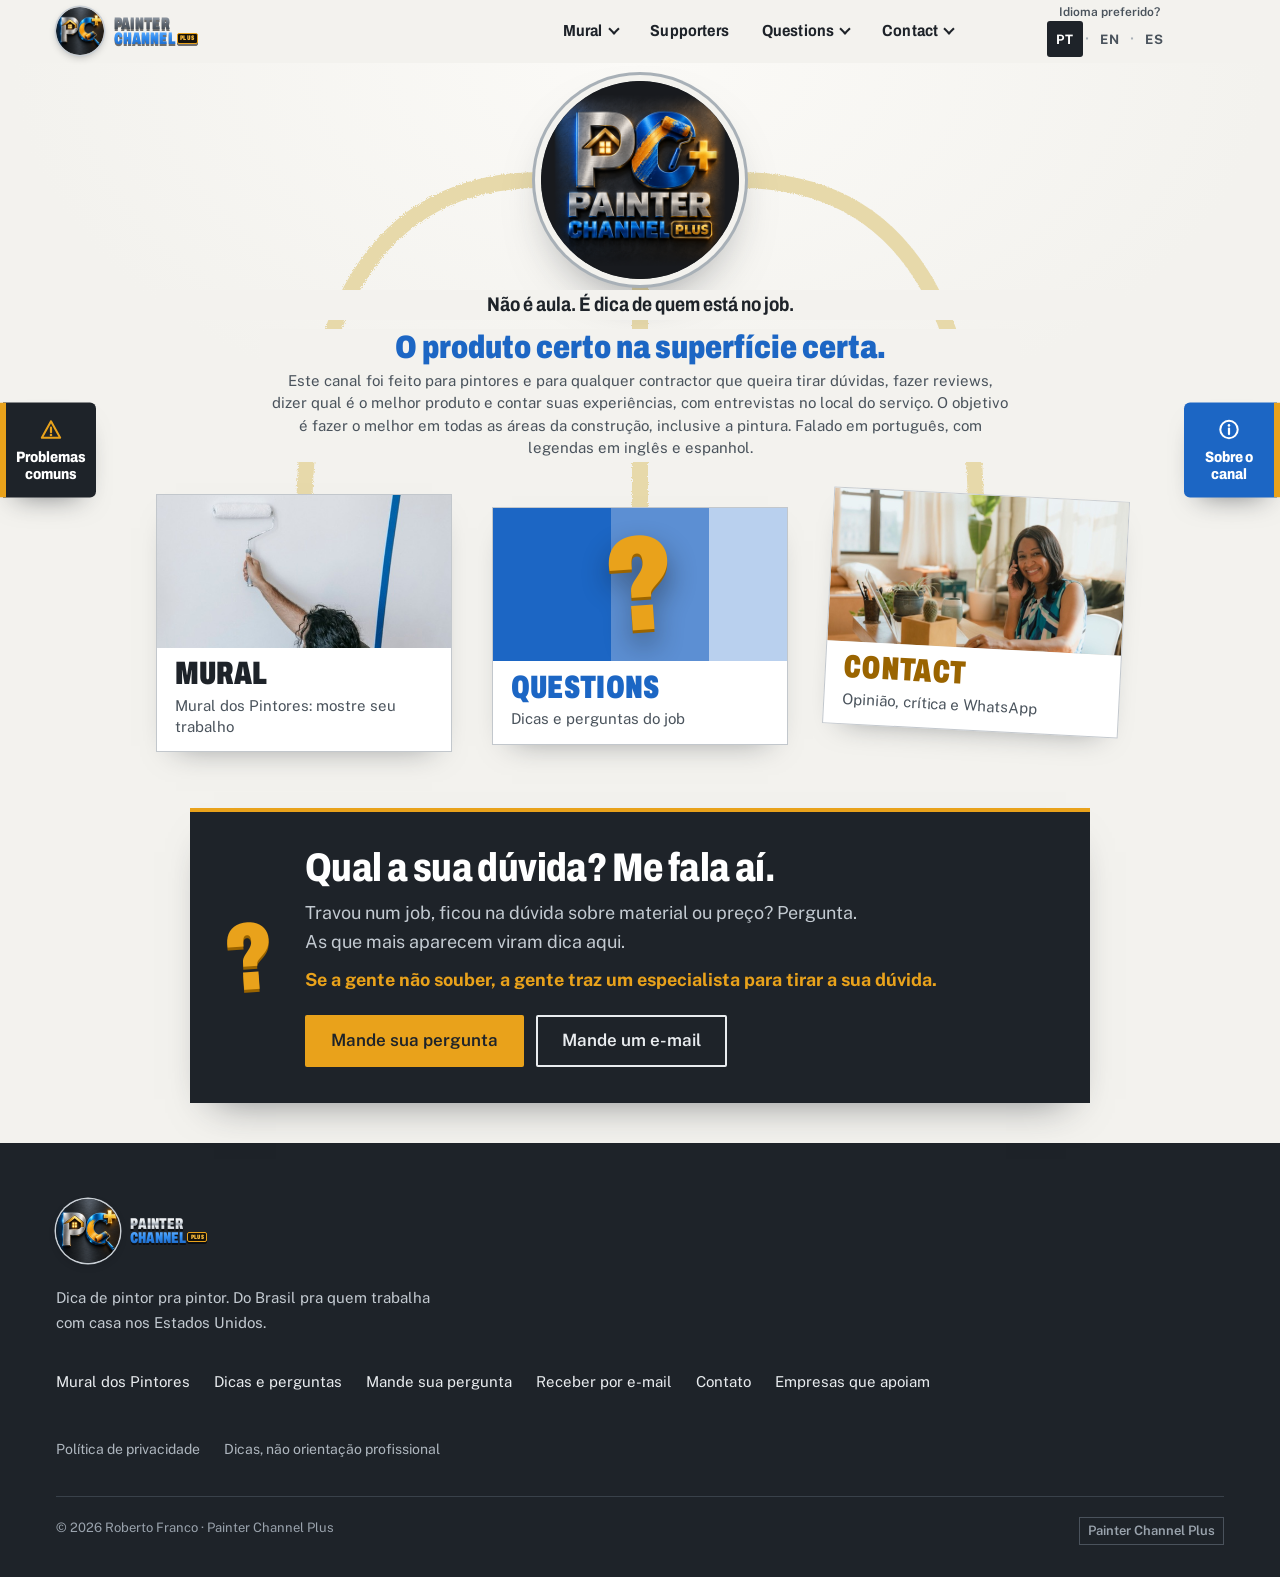
==== commit c0435467: "So Mural: menu do topo e porta do portal (no lugar de Painters / Mural do Profissional), igual nos 3" ====
--- a/index.html
+++ b/index.html
@@ -29,7 +29,7 @@
 <a class="pular" href="#conteudo" data-i18n="t.pular-para-o-conteudo">Pular para o conteúdo</a>
 <header class="nav"><div class="wrap">
   <a class="lockup pq" href="index.html" aria-label="Painter Channel Plus, página inicial"><img class="lk-sim lk-circ" src="fotos/logo-pc-circulo-128.png" srcset="fotos/logo-pc-circulo-128.png 1x, fotos/logo-pc-circulo-192.png 1.5x" alt="" width="128" height="128"><span class="lk-txt" aria-hidden="true"><span class="lk-1">Painter</span><span class="lk-2">Channel<span class="lk-plus">Plus</span></span></span></a>
-  <nav class="menu" aria-label="Principal" data-i18n-attr="aria-label:attr.principal"><ul class="menu-simples"><li><a href="mural.html">Mural do Profissional</a></li><li><a href="dicas.html">Questions</a></li><li><a href="contato.html">Contact</a></li></ul></nav>
+  <nav class="menu" aria-label="Principal" data-i18n-attr="aria-label:attr.principal"><ul class="menu-simples"><li><a href="mural.html">Mural</a></li><li><a href="dicas.html">Questions</a></li><li><a href="contato.html">Contact</a></li></ul></nav>
 </div></header>
 <main id="conteudo" class="portal">
   <div class="portal-in">
@@ -43,7 +43,7 @@
     <p class="mae-texto" data-i18n="t.canal-feito-por-pintor-para-pintor">Este canal foi feito para pintores e para qualquer contractor que queira tirar dúvidas, fazer reviews, dizer qual é o melhor produto e contar suas experiências, com entrevistas no local do serviço. O objetivo é fazer o melhor em todas as áreas da construção, inclusive a pintura. Falado em português, com legendas em inglês e espanhol.</p></div>
     <ul class="portas" aria-label="Escolha por onde entrar" data-i18n-attr="aria-label:attr.escolha-por-onde-entrar">
       <li class="porta p1"><a href="mural.html"><span class="porta-foto"><img src="fotos/portal-pintor-800.jpg" srcset="fotos/portal-pintor-800.jpg 533w, fotos/portal-pintor.jpg 1066w" sizes="(min-width:900px) 320px, 100vw" width="533" height="800" alt="" loading="lazy" decoding="async" style="object-position:50% 18%"></span>
-<span class="porta-txt"><span class="porta-rot">Painters</span><span class="porta-pt" data-i18n="t.mural-dos-pintores-mostre-seu-trabalho">Mural dos Pintores: mostre seu trabalho</span></span></a></li>
+<span class="porta-txt"><span class="porta-rot">Mural</span><span class="porta-pt" data-i18n="t.mural-dos-pintores-mostre-seu-trabalho">Mural dos Pintores: mostre seu trabalho</span></span></a></li>
       <li class="porta p2"><a href="dicas.html"><span class="porta-foto porta-q" aria-hidden="true"><span class="q-tons"><i></i><i></i><i></i></span><span class="q">?</span></span>
 <span class="porta-txt"><span class="porta-rot">Questions</span><span class="porta-pt" data-i18n="t.dicas-e-perguntas-do-job">Dicas e perguntas do job</span></span></a></li>
       <li class="porta p3"><a href="contato.html"><span class="porta-foto"><img src="fotos/portal-contato-800.jpg" srcset="fotos/portal-contato-800.jpg 800w, fotos/portal-contato.jpg 1600w" sizes="(min-width:900px) 320px, 100vw" width="800" height="533" alt="" loading="lazy" decoding="async" style="object-position:68% 40%"></span>
